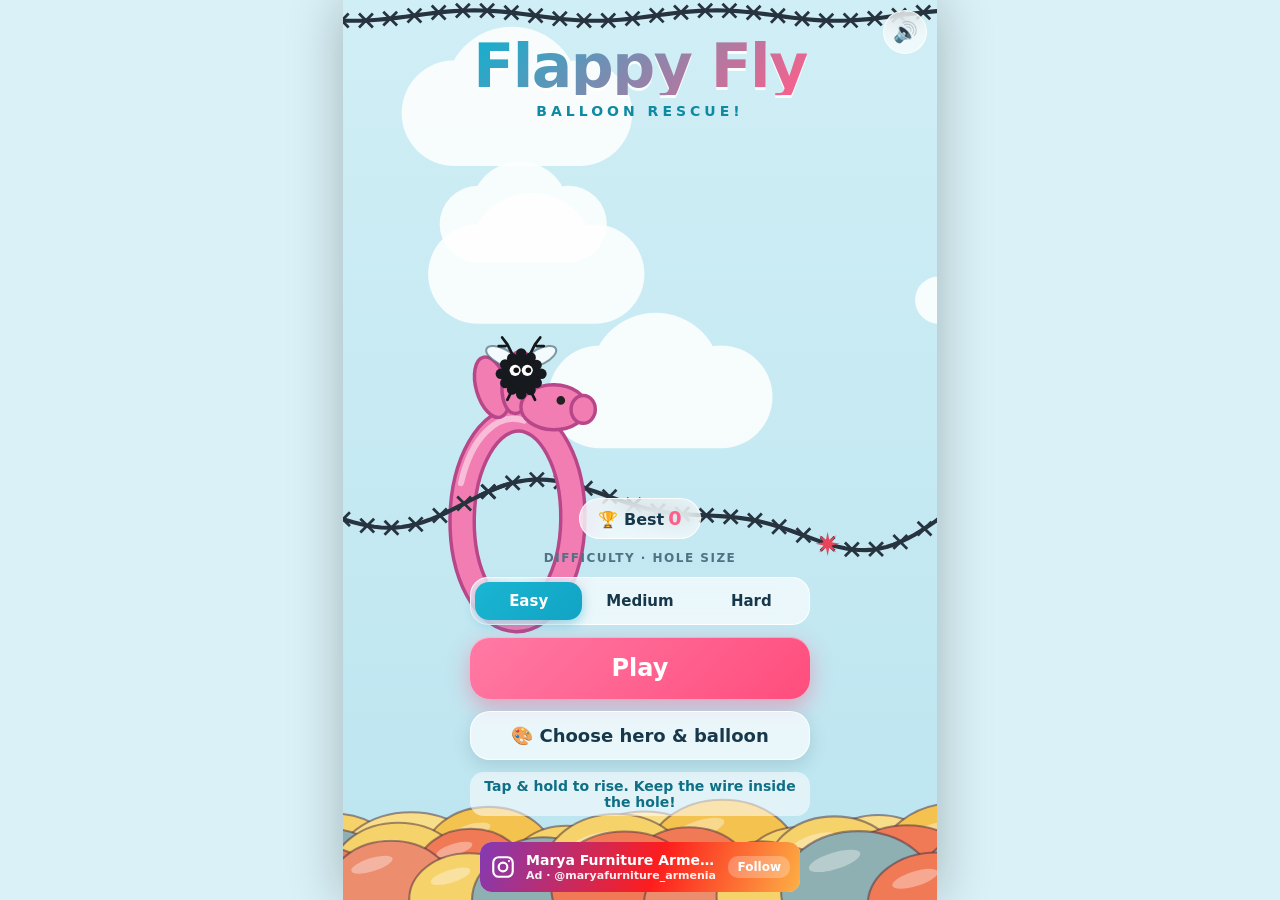
==== index.html @ a9bc4c0d "Add files via upload" ====
<!DOCTYPE html>
<html lang="en">
<head>
<meta charset="utf-8">
<meta name="viewport" content="width=device-width, initial-scale=1, viewport-fit=cover, user-scalable=no">
<meta name="theme-color" content="#12a3c4">
<link rel="manifest" href="manifest.json">
<link rel="icon" href="icon-192.png">
<link rel="apple-touch-icon" href="apple-touch-icon.png">
<meta name="mobile-web-app-capable" content="yes">
<meta name="apple-mobile-web-app-capable" content="yes">
<meta name="apple-mobile-web-app-title" content="Flappy Fly">
<meta name="apple-mobile-web-app-status-bar-style" content="black-translucent">
<title>Flappy Fly: Balloon Rescue!</title>
<style>
:root{--bg:#d9f1f7;--glass:rgba(255,255,255,.66);--bd:rgba(255,255,255,.85);--ink:#17384a;--mut:#4f7285;--cc:rgba(255,255,255,.6);--acc:#ff5e8a;box-sizing:border-box;padding-top:env(safe-area-inset-top,0px);padding-bottom:env(safe-area-inset-bottom,0px)}
@media (prefers-color-scheme:dark){:root:not([data-theme="light"]){--bg:#101a33;--glass:rgba(24,34,66,.72);--bd:rgba(255,255,255,.16);--ink:#eaf4ff;--mut:#9db4d4;--cc:rgba(255,255,255,.08)}}
:root[data-theme="dark"]{--bg:#101a33;--glass:rgba(24,34,66,.72);--bd:rgba(255,255,255,.16);--ink:#eaf4ff;--mut:#9db4d4;--cc:rgba(255,255,255,.08)}
html,body{height:100%;margin:0;overflow:hidden;background:var(--bg);font-family:system-ui,"Segoe UI",Roboto,"Helvetica Neue",sans-serif;-webkit-user-select:none;user-select:none;-webkit-tap-highlight-color:transparent;touch-action:none}
#wrap{height:100%;display:flex;justify-content:center}
#stage{position:relative;height:100%;width:100%;overflow:hidden;box-shadow:0 0 50px rgba(0,0,0,.25)}
#cv{display:block;width:100%;height:100%}
.ov{position:absolute;inset:0;display:none;flex-direction:column;align-items:center;padding:24px 18px 84px;color:var(--ink);overflow:auto;touch-action:pan-y}
.ov.show{display:flex;animation:in .35s ease both}
@keyframes in{from{opacity:0;transform:translateY(16px)}to{opacity:1;transform:none}}
#menu{justify-content:space-between}
.ov>.card{margin:auto}
.card{background:var(--glass);-webkit-backdrop-filter:blur(18px);backdrop-filter:blur(18px);border:1px solid var(--bd);border-radius:28px;padding:18px;box-shadow:0 20px 50px rgba(20,60,90,.22);width:100%;max-width:340px;box-sizing:border-box}
h1{margin:14px 0 0;text-align:center;font-size:clamp(40px,12vw,60px);font-weight:900;line-height:.95;letter-spacing:-1.5px;background:linear-gradient(135deg,#12b0cf,#ff5e8a);-webkit-background-clip:text;background-clip:text;color:transparent;filter:drop-shadow(0 3px 0 rgba(255,255,255,.85))}
.sub{margin:8px 0 0;text-align:center;font-weight:800;letter-spacing:4px;text-transform:uppercase;font-size:14px;color:#0e8aa3}
.bot{width:100%;max-width:340px;display:flex;flex-direction:column;gap:12px;align-items:center}
.chip{background:var(--glass);border:1px solid var(--bd);border-radius:30px;padding:8px 18px;font-weight:700;-webkit-backdrop-filter:blur(12px);backdrop-filter:blur(12px)}
.chip b{color:var(--acc);font-size:1.2em;margin-left:4px}
.seg{display:flex;width:100%;gap:4px;padding:4px;box-sizing:border-box;background:var(--glass);border:1px solid var(--bd);border-radius:18px;-webkit-backdrop-filter:blur(12px);backdrop-filter:blur(12px)}
.seg button{flex:1;font:inherit;font-weight:800;font-size:15px;padding:10px 4px;border:0;border-radius:14px;background:transparent;color:var(--ink);cursor:pointer;transition:.15s}
.seg button.sel{background:linear-gradient(135deg,#19b6d2,#12a3c4);color:#fff;box-shadow:0 4px 12px rgba(18,163,196,.4)}
.tip{margin:0;font-size:14px;font-weight:600;text-align:center;color:#0e6f85;background:rgba(255,255,255,.55);padding:6px 12px;border-radius:14px}
.btn{font:inherit;font-weight:800;font-size:18px;border:0;border-radius:20px;padding:14px 20px;color:#fff;cursor:pointer;background:linear-gradient(135deg,#ff7aa5,#ff4d7d);box-shadow:0 8px 22px rgba(255,77,125,.42),inset 0 1px 0 rgba(255,255,255,.45);transition:transform .12s}
.btn:active{transform:scale(.96)}
.btn:focus-visible,.cc:focus-visible,.sw:focus-visible{outline:3px solid #ffd84d;outline-offset:2px}
.btn.g{background:var(--glass);color:var(--ink);border:1px solid var(--bd);box-shadow:0 6px 18px rgba(20,60,90,.15)}
.btn.big{width:100%;font-size:24px;padding:17px}
.row{display:flex;gap:10px;width:100%}.row .btn{flex:1;font-size:16px}
h2{margin:0 0 10px;text-align:center;font-size:24px;font-weight:900}
#pv{width:100%;display:block;border-radius:18px}
#pvn{text-align:center;font-weight:800;margin:8px 0 2px;color:var(--acc)}
.lbl{font-size:12px;font-weight:800;letter-spacing:1.5px;text-transform:uppercase;color:var(--mut);margin:8px 0 4px}
#chars{display:grid;grid-template-columns:repeat(3,1fr);gap:8px}
.cc{border:2px solid transparent;background:var(--cc);border-radius:16px;padding:6px 2px 4px;cursor:pointer;font:inherit;font-weight:700;font-size:12px;color:var(--ink);display:flex;flex-direction:column;align-items:center;gap:2px;transition:.15s}
.cc canvas{width:58px;height:58px}
.cc.sel{border-color:var(--acc);background:rgba(255,94,138,.18);transform:translateY(-2px)}
#cols{display:flex;gap:6px;justify-content:space-between;margin:6px 0 14px}
.sw{width:34px;height:34px;border-radius:50%;border:3px solid #fff;box-shadow:0 2px 8px rgba(0,0,0,.25);cursor:pointer;padding:0;transition:.15s}
.sw.sel{transform:scale(1.18);box-shadow:0 0 0 3px var(--acc),0 4px 10px rgba(0,0,0,.25)}
.ctr{text-align:center;display:flex;flex-direction:column;gap:12px;align-items:center}
#oTitle{font-size:38px;font-weight:900;color:var(--acc)}
#new{display:none;background:linear-gradient(135deg,#ffd84d,#ffab2e);color:#5a3a00;padding:4px 14px;border-radius:20px;font-weight:800;font-size:14px}
.tiles{display:flex;gap:10px;width:100%}.tiles div{flex:1;background:var(--cc);border-radius:18px;padding:10px;display:flex;flex-direction:column}
.tiles span{font-size:12px;font-weight:800;letter-spacing:1px;text-transform:uppercase;color:var(--mut)}
.tiles b{font-size:34px;font-weight:900}
#ad{position:absolute;left:50%;bottom:8px;transform:translateX(-50%);width:min(320px,calc(100% - 16px));height:50px;z-index:4;display:flex;align-items:center;justify-content:center;overflow:hidden;box-sizing:border-box;border:1px dashed var(--bd);border-radius:12px;background:var(--glass);color:var(--mut);font-size:12px;font-weight:700;letter-spacing:1px;text-transform:uppercase}
#ad{border:0}
#ad a{position:absolute;left:0;top:0;transition:transform .6s ease;display:flex;align-items:center;gap:10px;width:100%;height:100%;padding:0 10px;box-sizing:border-box;color:#fff;text-decoration:none;background:linear-gradient(110deg,#833ab4,#fd1d1d 55%,#fcb045)}
#ad svg{flex:none}#ad span{min-width:0}
#ad b{display:block;font-size:14px;letter-spacing:0;text-transform:none;line-height:1.15;white-space:nowrap;overflow:hidden;text-overflow:ellipsis}
#ad small{display:block;font-size:11px;letter-spacing:0;text-transform:none;opacity:.92}
#ad i{margin-left:auto;flex:none;font-style:normal;background:rgba(255,255,255,.25);border-radius:10px;padding:4px 9px;font-size:12px;letter-spacing:0;text-transform:none}
#snd{position:absolute;top:10px;right:10px;z-index:5;width:44px;height:44px;border-radius:50%;border:1px solid var(--bd);font-size:20px;background:var(--glass);-webkit-backdrop-filter:blur(10px);backdrop-filter:blur(10px);cursor:pointer}
</style>
</head>
<body>
<div id="wrap"><div id="stage">
<canvas id="cv"></canvas>
<button id="snd" aria-label="Toggle sound">🔊</button>
<!-- AD SLOT: standard 320x50 mobile banner. When you host this game on your own site, paste your ad network code inside #ad. -->
<div id="ad" role="complementary" aria-label="Advertisement"><a href="https://www.instagram.com/maryafurniture_armenia/" target="_blank" rel="noopener noreferrer sponsored" aria-label="Ad: Marya Furniture Armenia on Instagram"><svg width="26" height="26" viewBox="0 0 24 24" fill="none" stroke="#fff" stroke-width="2"><rect x="3" y="3" width="18" height="18" rx="5"/><circle cx="12" cy="12" r="4"/><circle cx="17.5" cy="6.5" r="1" fill="#fff" stroke="none"/></svg><span><b>Marya Furniture Armenia</b><small>Ad · @maryafurniture_armenia</small></span><i>Follow</i></a></div>
<div id="menu" class="ov show">
  <div><h1>Flappy Fly</h1><p class="sub">Balloon Rescue!</p></div>
  <div class="bot">
    <div class="chip">🏆 Best<b id="mBest">0</b></div>
    <div class="lbl" style="margin:0;text-align:center">Difficulty · hole size</div><div class="seg" id="seg"></div>
    <button class="btn big" id="play">Play</button>
    <button class="btn g big" id="custBtn" style="font-size:18px;padding:13px">🎨 Choose hero &amp; balloon</button>
    <button class="btn g big" id="inst" style="display:none;font-size:18px;padding:13px">📲 Install app</button>
    <p class="tip" id="insthint" style="display:none">To install: tap Share, then Add to Home Screen.</p>
    <p class="tip">Tap &amp; hold to rise. Keep the wire inside the hole!</p>
  </div>
</div>
<div id="cust" class="ov"><div class="card">
  <h2>Choose your hero</h2>
  <canvas id="pv" width="480" height="400"></canvas>
  <div id="pvn"></div>
  <div class="lbl">Character</div><div id="chars"></div>
  <div class="lbl">Balloon color</div><div id="cols"></div>
  <button class="btn big" id="done">Done</button>
</div></div>
<div id="over" class="ov"><div class="card ctr">
  <div id="oTitle">Pop!</div><div id="new">★ New best!</div>
  <div class="tiles"><div><span>Score</span><b id="oScore">0</b></div><div><span>Best</span><b id="oBest">0</b></div></div>
  <button class="btn big" id="again">Restart</button>
  <div class="row"><button class="btn g" id="home">Main Menu</button><button class="btn g" id="custBtn2">🎨 Hero</button></div>
</div></div>
</div></div>
<script>
(function(){
const TAU=6.2832,H=520,groundY=H-44,ceilY=18,FR=11;let BR=66,OFF=84,dk=1;
let W=300,scale=1,dpr=1;
const $=id=>document.getElementById(id),cv=$('cv'),ctx=cv.getContext('2d'),stage=$('stage'),wrap=$('wrap'),pc=$('pv').getContext('2d'),custEl=$('cust');
const ls={g(k,d){try{const v=localStorage.getItem(k);return v===null?d:v}catch(e){return d}},s(k,v){try{localStorage.setItem(k,v)}catch(e){}}};
const DIFFS=[['Easy',1],['Medium',.78],['Hard',.62]];
const CH=[['fly','Buzz'],['mosq','Zee'],['bee','Honey'],['lady','Dot'],['butt','Flutter'],['ghost','Boo']];
const BC=[['#f27db3','#b8478a'],['#ff5a5f','#b3262c'],['#ff9f43','#c26a12'],['#ffd43b','#b08c00'],['#4cd97b','#1f8f4a'],['#4dabf7','#1e6fb5'],['#a78bfa','#6d45c9']];
let diffIdx=Math.max(0,Math.min(2,+ls.g('ff_diff',0)||0)),best=0,charId=ls.g('ff_char','fly'),colIdx=+ls.g('ff_col',0)||0;
if(!CH.some(c=>c[0]===charId))charId='fly';if(!(colIdx>=0&&colIdx<BC.length))colIdx=0;setDiff(diffIdx);
$('mBest').textContent=best;

/* ---------- audio ---------- */
let ac=null,muted=false;
function audio(){if(!ac){try{ac=new(window.AudioContext||window.webkitAudioContext)()}catch(e){}}if(ac&&ac.state==='suspended')ac.resume()}
function tone(f1,f2,dur,type,vol,delay){if(!ac||muted)return;const t=ac.currentTime+(delay||0),o=ac.createOscillator(),g=ac.createGain();o.type=type||'sine';o.frequency.setValueAtTime(f1,t);o.frequency.exponentialRampToValueAtTime(f2,t+dur);g.gain.setValueAtTime(vol||.12,t);g.gain.exponentialRampToValueAtTime(.001,t+dur);o.connect(g);g.connect(ac.destination);o.start(t);o.stop(t+dur+.03)}
function noise(dur,vol){if(!ac||muted)return;const n=ac.sampleRate*dur,b=ac.createBuffer(1,n,ac.sampleRate),d=b.getChannelData(0);for(let i=0;i<n;i++)d[i]=(Math.random()*2-1)*(1-i/n);const s=ac.createBufferSource(),g=ac.createGain();s.buffer=b;g.gain.value=vol;s.connect(g);g.connect(ac.destination);s.start()}
const sfx={flap(){tone(380,640,.09,'triangle',.11)},score(){tone(660,660,.09,'square',.06);tone(990,990,.16,'square',.06,.09)},perfect(){tone(880,880,.08,'square',.06);tone(1175,1175,.08,'square',.06,.08);tone(1568,1568,.18,'square',.06,.16)},near(){tone(900,1500,.14,'sine',.1,.02)},hit(){noise(.25,.25);tone(320,50,.45,'sawtooth',.18)},click(){tone(500,700,.07,'triangle',.1)}};
$('snd').addEventListener('pointerdown',e=>e.stopPropagation());
$('snd').addEventListener('click',()=>{audio();muted=!muted;$('snd').textContent=muted?'🔇':'🔊'});

/* ---------- characters ---------- */
function drawChar(c,id,w,vy,dead){
  const look=Math.max(-1,Math.min(1.5,vy/250));
  const E=(x,y,r,col)=>{if(dead){c.strokeStyle=col||'#222';c.lineWidth=1.5;c.beginPath();c.moveTo(x-r,y-r);c.lineTo(x+r,y+r);c.moveTo(x+r,y-r);c.lineTo(x-r,y+r);c.stroke()}else{c.fillStyle='#fff';c.beginPath();c.arc(x,y,r,0,TAU);c.fill();c.fillStyle='#111';c.beginPath();c.arc(x+r*.2,y+look*r*.3,r*.5,0,TAU);c.fill()}};
  const WG=(fill,rx,ry,y0)=>{c.fillStyle=fill;c.strokeStyle='rgba(60,90,110,.6)';c.lineWidth=1.2;for(const s of[-1,1]){c.save();c.translate(s*3,y0);c.rotate(s*(.7+w*.6));c.beginPath();c.ellipse(0,-ry*.9,rx,ry,0,0,TAU);c.fill();c.stroke();c.restore()}};
  const L=(col,lw,pts)=>{c.strokeStyle=col;c.lineWidth=lw;c.lineCap='round';c.beginPath();for(const p of pts){c.moveTo(p[0],p[1]);for(let i=2;i<p.length;i+=2)c.lineTo(p[i],p[i+1])}c.stroke();c.lineCap='butt'};
  const O=(x,y,rx,ry,f,rot)=>{c.fillStyle=f;c.beginPath();c.ellipse(x,y,rx,ry,rot||0,0,TAU);c.fill()};
  if(id==='fly'){
    WG('rgba(255,255,255,.8)',4.5,10,-6);
    L('#14181c',1.6,[[-4,-9,-8,-17,-11,-21],[-9,-16,-13,-16],[4,-9,8,-17,11,-21],[9,-16,13,-16],[-5,9,-8,15],[5,9,8,15]]);
    O(0,0,11.5,11.5,'#16191d');for(let i=0;i<12;i++){const a=i*.5236,r=11+Math.sin(w*3+i*2)*.8;c.beginPath();c.arc(Math.cos(a)*r,Math.sin(a)*r,3,0,TAU);c.fill()}
    E(-3.5,-2,3.2,'#fff');E(3.5,-2,3.2,'#fff');
  }else if(id==='mosq'){
    WG('rgba(220,240,255,.65)',3.2,13,-4);
    L('#3d4048',1.2,[[-3,6,-8,12,-10,20],[0,7,-2,14,-3,22],[3,6,5,13,8,21]]);
    O(-10,3,10,4.5,'#7a7f8a',.35);L('#eef0f5',1.5,[[-14,-1,-13,7],[-9,0,-8,8],[-4,1,-3,8]]);
    O(2,0,8,6.5,'#5b606b');O(10,-1,4.8,4.8,'#3d4048');
    L('#2b2d33',1.5,[[13,0,26,7]]);L('#2b2d33',1,[[10,-5,12,-12],[12,-4,16,-11]]);E(11,-2,2.4,'#fff');
  }else if(id==='bee'){
    WG('rgba(255,255,255,.75)',5,11,-7);
    c.save();c.beginPath();c.ellipse(0,0,13,10,0,0,TAU);c.clip();c.fillStyle='#ffcf33';c.fillRect(-14,-11,28,22);c.fillStyle='#2b2118';c.fillRect(-8,-11,4,22);c.fillRect(0,-11,4,22);c.restore();
    c.strokeStyle='#2b2118';c.lineWidth=1.5;c.beginPath();c.ellipse(0,0,13,10,0,0,TAU);c.stroke();
    c.fillStyle='#2b2118';c.beginPath();c.moveTo(-12,-2);c.lineTo(-19,0);c.lineTo(-12,2);c.fill();
    O(11,-2,6,6,'#2b2118');L('#2b2118',1.3,[[10,-7,8,-13],[13,-6,16,-12]]);E(12,-3,2.6,'#fff');
  }else if(id==='lady'){
    WG('rgba(255,255,255,.7)',4,9,-6);
    L('#222',1.5,[[-5,9,-7,15],[0,10,0,16],[5,9,7,15]]);
    O(11,-1,6,6,'#222');O(0,0,12,11.5,'#e63946');L('#222',1.4,[[0,-11,0,11]]);
    c.fillStyle='#222';for(const p of[[-6,-4],[-6,5],[5,-5],[5,5]]){c.beginPath();c.arc(p[0],p[1],2.3,0,TAU);c.fill()}
    L('#222',1.2,[[11,-6,14,-12]]);E(12,-2,2.2,'#fff');
  }else if(id==='butt'){
    for(const s of[-1,1]){c.save();c.translate(0,-2);c.rotate(s*(.35+Math.abs(w)*.5));c.fillStyle='#ff9a3c';c.strokeStyle='#7a3b00';c.lineWidth=1.3;
      c.beginPath();c.ellipse(s*11,-5,11,14,s*.4,0,TAU);c.fill();c.stroke();
      c.fillStyle='#ffd166';c.beginPath();c.ellipse(s*9,8,7,8,-s*.3,0,TAU);c.fill();c.stroke();
      c.fillStyle='rgba(255,255,255,.85)';c.beginPath();c.arc(s*12,-8,3,0,TAU);c.fill();c.restore()}
    O(0,1,3.5,11,'#3a2a3a');O(0,-9,4,4,'#3a2a3a');L('#3a2a3a',1.2,[[-2,-12,-6,-20],[2,-12,6,-20]]);E(0,-9,2.2,'#fff');
  }else{
    c.fillStyle='#f4f7ff';c.strokeStyle='#b4c0e6';c.lineWidth=1.5;c.beginPath();c.moveTo(-12,11);c.lineTo(-12,-1);c.arc(0,-1,12,Math.PI,0);c.lineTo(12,11);
    c.quadraticCurveTo(8,17,4,11);c.quadraticCurveTo(0,17,-4,11);c.quadraticCurveTo(-8,17,-12,11);c.closePath();c.fill();c.stroke();
    L('#b4c0e6',2,[[-12,3,-19,-3+w*5],[12,3,19,-3-w*5]]);
    O(-8,2,2.5,1.8,'rgba(255,130,170,.5)');O(8,2,2.5,1.8,'rgba(255,130,170,.5)');E(-4,-3,2.8);E(4,-3,2.8);
  }
}
function drawRing(c,ci){c.save();c.scale(dk,dk);
  const m=BC[ci][0],d=BC[ci][1];c.lineCap='round';
  c.strokeStyle=d;c.lineWidth=16;c.beginPath();c.ellipse(0,0,32,58,0,0,TAU);c.stroke();
  c.strokeStyle=m;c.lineWidth=12;c.beginPath();c.ellipse(0,0,32,58,0,0,TAU);c.stroke();
  c.strokeStyle='rgba(255,255,255,.5)';c.lineWidth=3.5;c.beginPath();c.ellipse(-3,0,32,58,0,3.5,4.9);c.stroke();
  c.fillStyle=m;c.strokeStyle=d;c.lineWidth=2;
  [[-16,-76,9,18,-.3],[-1,-79,9,18,.1],[20,-65,19,13,0],[37,-64,7,8,0]].forEach(e=>{c.beginPath();c.ellipse(e[0],e[1],e[2],e[3],e[4],0,TAU);c.fill();c.stroke()});
  c.fillStyle='#222';c.beginPath();c.arc(24,-69,2.5,0,TAU);c.fill();c.lineCap='butt';c.restore();
}
function wireLine(c,x0,x1,yf,sc){
  c.lineJoin='round';c.strokeStyle='#27333f';c.lineWidth=2.4;c.beginPath();
  for(let x=x0;x<=x1+4;x+=4){const xx=Math.min(x,x1),y=yf(xx);if(x===x0)c.moveTo(xx,y);else c.lineTo(xx,y)}c.stroke();
  c.lineWidth=1.6;const o=sc%14;
  for(let x=Math.ceil((x0+o)/14)*14-o;x<=x1;x+=14){const y=yf(x);c.beginPath();c.moveTo(x-4,y-4);c.lineTo(x+4,y+4);c.moveTo(x-4,y+4);c.lineTo(x+4,y-4);c.stroke()}
}

/* ---------- state ---------- */
let state='menu',time=0,t=0,score=0,deadT=0,shake=0,bgX=0,popped=false,newBest=false,hold=false,lastVy=0,wireScroll=0,devMax=0;
const fly={x:0,y:0,vy:0,wing:0,flapT:0,rot:0},bal={x:0,y:0,sway:0,sv:0};
let parts=[],pops=[],clouds=[],nodes=[];
const skies=[[[208,238,245],[188,229,240]],[[255,140,130],[255,226,160]],[[100,90,200],[255,170,205]]];
let skyCur=JSON.parse(JSON.stringify(skies[0]));
function resize(){
  const ch=wrap.clientHeight,cw=Math.min(wrap.clientWidth,ch*0.66);
  stage.style.width=cw+'px';dpr=Math.min(window.devicePixelRatio||1,2);scale=ch/H;W=cw/scale;
  cv.width=Math.round(cw*dpr);cv.height=Math.round(ch*dpr);
  if(state==='menu'||state==='ready')fly.x=W*0.3;
  if(!clouds.length)for(let i=0;i<6;i++)clouds.push({x:Math.random()*500,y:30+Math.random()*240,s:.6+Math.random()*.8,v:6+Math.random()*10});
}
window.addEventListener('resize',resize);
function initNodes(){const hy=fly.y+OFF,o=[0,0,-18,14,-22,10,-12,8],a=[];for(let i=0;i<o.length;i++)a.push({x:-140+i*140,y:hy+o[i],s:i>=3});return a}
function reset(){
  fly.x=W*0.3;fly.y=H*.42;fly.vy=0;fly.rot=0;fly.flapT=0;lastVy=0;bal.sway=bal.sv=0;bal.x=fly.x-3;bal.y=fly.y+OFF;
  parts=[];pops=[];score=0;t=0;popped=false;newBest=false;shake=0;deadT=0;wireScroll=0;devMax=0;hold=false;nodes=initNodes();
}
const speedNow=()=>120+Math.min(score*3.5,100);
const holeTol=()=>(56-Math.min(score*.3,10))*dk;
function fillNodes(){let l=nodes[nodes.length-1];const dm=50+Math.min(score*3.5,80);
  while(l.x<W+220){const d=dm*(.4+.6*Math.random())*(Math.random()<.5?-1:1);let y=l.y+d;if(y<190||y>groundY-130)y=l.y-d;y=Math.max(190,Math.min(groundY-130,y));l={x:l.x+140,y,s:true};nodes.push(l)}}
function wireBase(x){for(let i=0;i<nodes.length-1;i++){const a=nodes[i],b=nodes[i+1];if(x<b.x){const q=Math.max(0,(x-a.x)/(b.x-a.x));return a.y+(b.y-a.y)*(1-Math.cos(Math.PI*q))/2}}return nodes[nodes.length-1].y}
function wireY(x){return wireBase(x)+Math.sin((x+wireScroll)*.045)*7}
function burst(x,y,n,cols,sp,type){for(let i=0;i<n;i++){const a=Math.random()*TAU,s=(.3+Math.random())*sp;parts.push({x,y,vx:Math.cos(a)*s,vy:Math.sin(a)*s,life:0,max:.5+Math.random()*.6,size:3+Math.random()*5,c:cols[i%cols.length],type:type||'spark',rot:Math.random()*6})}}
function popup(txt,x,y,c){pops.push({txt,x,y,life:0,c})}

/* ---------- input ---------- */
function press(){
  audio();
  if(state==='ready')state='play';
  if(state!=='play')return;
  hold=true;fly.vy=Math.min(fly.vy,-170);fly.flapT=.25;sfx.flap();burst(fly.x-4,fly.y+12,3,['#ffffff'],40,'puff');
}
function release(){hold=false}
stage.addEventListener('pointerdown',e=>{if(e.target.closest('button,#ad'))return;if(state==='ready'||state==='play'){e.preventDefault();press()}});
window.addEventListener('pointerup',release);window.addEventListener('pointercancel',release);window.addEventListener('blur',release);
window.addEventListener('keydown',e=>{if((e.code==='Space'||e.code==='ArrowUp')&&e.target.tagName!=='BUTTON'){e.preventDefault();if(!e.repeat)press()}});
window.addEventListener('keyup',e=>{if(e.code==='Space'||e.code==='ArrowUp')release()});

function die(pop){
  if(state!=='play')return;
  state='dead';deadT=0;hold=false;shake=14;sfx.hit();
  if(navigator.vibrate)try{navigator.vibrate(60)}catch(e){}
  if(pop){popped=true;burst(bal.x,bal.y,28,[BC[colIdx][0],BC[colIdx][1],'#ffffff','#ffd84d'],260,'conf')}
  burst(fly.x,fly.y,12,['#ffd84d','#ffffff'],200,'spark');
  if(score>best){best=score;newBest=true;ls.s(diffIdx?'flappyfly_best_'+diffIdx:'flappyfly_best',best)}
  fly.vy=-200;
}

/* ---------- update ---------- */
function updWire(dt){
  const sp=speedNow();wireScroll+=sp*dt;
  for(const n of nodes)n.x-=sp*dt;
  while(nodes.length>2&&nodes[1].x<-10)nodes.shift();
  fillNodes();
  for(const n of nodes)if(n.s&&!n.p&&n.x<fly.x){
    n.p=1;const perfect=devMax<.4;score+=perfect?2:1;
    if(perfect){sfx.perfect();popup('Perfect! +2',W/2,H*.3,'#4cd97b')}else sfx.score();
    burst(n.x,n.y,10,['#ffd84d','#ffffff','#ff9ad5'],170,'spark');
    if(devMax>.85){sfx.near();popup('Close call!',W/2,H*.38,'#ff8a4d');shake=Math.max(shake,4)}
    devMax=0}
  const dev=Math.abs(wireY(bal.x)-bal.y),tol=holeTol()+Math.max(0,2-t)*16;
  devMax=Math.max(devMax,dev/tol);
  if(dev>tol)die(true);
}
function update(dt){
  time+=dt;
  clouds.forEach(c=>{c.x-=c.v*dt;if(c.x<-120)c.x=W+120});
  const ti=Math.floor(score/10)%3;
  for(let k=0;k<2;k++)for(let j=0;j<3;j++)skyCur[k][j]+=(skies[ti][k][j]-skyCur[k][j])*Math.min(1,dt*1.5);
  if(state==='menu'||state==='ready'){bgX+=25*dt;fly.y=H*.42+Math.sin(time*3)*8;fly.vy=Math.cos(time*3)*24;fly.rot=0;nodes=initNodes()}
  if(state==='play'){
    t+=dt;bgX+=speedNow()*dt;
    fly.vy+=(900-(hold?1800:0))*dt;fly.vy=Math.max(-300,Math.min(380,fly.vy));fly.y+=fly.vy*dt;
    fly.rot=Math.max(-.3,Math.min(.5,fly.vy/900));
    updWire(dt);
    if(state==='play'){if(bal.y+BR>groundY)die(true);else if(fly.y-FR<ceilY)die(false)}
  }
  if(state==='dead'){
    deadT+=dt;fly.vy=Math.min(fly.vy+1500*dt,720);fly.y+=fly.vy*dt;
    if(fly.y>groundY-FR){fly.y=groundY-FR;fly.vy=0}else fly.rot+=dt*6;
    if(!popped)bal.y-=120*dt;
    if(deadT>.95)showOver();
  }
  if(state!=='dead'){
    const ay=Math.max(-3000,Math.min(3000,(fly.vy-lastVy)/Math.max(dt,.001)));lastVy=fly.vy;
    bal.sv+=(-bal.sway*140-bal.sv*9-ay*.012)*dt;bal.sway=Math.max(-8,Math.min(8,bal.sway+bal.sv*dt));
    bal.x=fly.x-3+Math.sin(time*2.2)*1.5;bal.y=fly.y+OFF+bal.sway;
  }
  for(const p of parts){p.life+=dt;p.x+=p.vx*dt;p.y+=p.vy*dt;if(p.type==='conf')p.vy+=500*dt;p.vx*=.985;p.rot+=dt*8}
  parts=parts.filter(p=>p.life<p.max);
  for(const p of pops){p.life+=dt;p.y-=40*dt}
  pops=pops.filter(p=>p.life<1);
  fly.flapT=Math.max(0,fly.flapT-dt);
  fly.wing+=dt*((hold||fly.flapT>0)?70:(state==='dead'?8:30));
  shake=Math.max(0,shake-dt*30);
}

/* ---------- drawing ---------- */
const rgb=a=>`rgb(${a[0]|0},${a[1]|0},${a[2]|0})`;
function pile(sp,y,cols,r,seed){const step=r*1.5,sh=bgX*sp,base=Math.floor(sh/step),fr=sh-base*step;
  for(let n=-2;n<W/step+3;n++){const m=n+base,rr=r*(1+.15*Math.sin(m*1.7+seed)),cx=n*step-fr,col=cols[((m%cols.length)+cols.length)%cols.length],yy=y+Math.sin(m*2.3+seed)*5;
    ctx.fillStyle=col;ctx.strokeStyle='rgba(70,45,60,.5)';ctx.lineWidth=1.2;ctx.beginPath();ctx.ellipse(cx,yy,rr*1.3,rr,0,0,TAU);ctx.fill();ctx.stroke();
    ctx.fillStyle='rgba(255,255,255,.35)';ctx.beginPath();ctx.ellipse(cx-rr*.4,yy-rr*.5,rr*.45,rr*.14,-.3,0,TAU);ctx.fill()}}
function drawBG(){
  const g=ctx.createLinearGradient(0,0,0,H);g.addColorStop(0,rgb(skyCur[0]));g.addColorStop(1,rgb(skyCur[1]));
  ctx.fillStyle=g;ctx.fillRect(-20,-20,W+40,H+40);
  ctx.fillStyle='rgba(255,255,255,.85)';
  for(const c of clouds){ctx.save();ctx.translate(c.x,c.y);ctx.scale(c.s,c.s);ctx.beginPath();ctx.arc(0,0,22,0,TAU);ctx.arc(24,-8,28,0,TAU);ctx.arc(52,0,22,0,TAU);ctx.rect(0,0,52,22);ctx.fill();ctx.restore()}
  pile(.2,groundY+24,['#f6d26b','#f9de8a','#f3c24f'],30,0);pile(.35,groundY+30,['#8fb0b2','#f6d26b','#f07a55'],28,1);
}
function drawWire(){
  wireLine(ctx,-6,W+6,wireY,wireScroll);
  ctx.fillStyle='#e8445a';
  for(const n of nodes)if(n.s&&n.x>-10&&n.x<W+10){const y=wireY(n.x);ctx.beginPath();for(let i=0;i<16;i++){const r=i%2?2.5:7,a=i*.3927;ctx.lineTo(n.x+Math.cos(a)*r,y+Math.sin(a)*r)}ctx.fill()}
}
function drawEdges(){
  pile(.6,groundY+42,['#f07a55','#ec8d6e','#f6d26b','#8fb0b2'],30,2);
  wireLine(ctx,-8,W+8,x=>9+Math.sin((x+bgX)*.045)*3,bgX);
}
function drawBalloon(){
  if(popped)return;
  ctx.save();ctx.translate(bal.x,bal.y);ctx.rotate(bal.sway*.012+Math.sin(time*2)*.02);drawRing(ctx,colIdx);ctx.restore();
  wireLine(ctx,bal.x-44*dk,bal.x-4,wireY,wireScroll);
}
function drawFly(){
  ctx.save();ctx.translate(fly.x,fly.y);ctx.rotate(fly.rot*.5);drawChar(ctx,charId,Math.sin(fly.wing),fly.vy,state==='dead');ctx.restore();
}
function drawParts(){
  for(const p of parts){const a=1-p.life/p.max;ctx.globalAlpha=a;ctx.fillStyle=p.c;
    if(p.type==='puff'){ctx.beginPath();ctx.arc(p.x,p.y,p.size*(1+p.life*2),0,TAU);ctx.fill()}
    else if(p.type==='conf'){ctx.save();ctx.translate(p.x,p.y);ctx.rotate(p.rot);ctx.fillRect(-3,-2,7,4);ctx.restore()}
    else{ctx.save();ctx.translate(p.x,p.y);ctx.rotate(p.rot);ctx.beginPath();for(let i=0;i<8;i++){const r=i%2?p.size*.4:p.size;ctx.lineTo(Math.cos(i*.785)*r,Math.sin(i*.785)*r)}ctx.fill();ctx.restore()}}
  ctx.globalAlpha=1;ctx.textAlign='center';ctx.font='800 20px system-ui,sans-serif';ctx.lineWidth=4;ctx.strokeStyle='#17384a';ctx.lineJoin='round';
  for(const p of pops){ctx.globalAlpha=1-p.life;ctx.strokeText(p.txt,p.x,p.y);ctx.fillStyle=p.c;ctx.fillText(p.txt,p.x,p.y)}
  ctx.globalAlpha=1;
}
function drawHUD(){
  if(state==='play'||state==='dead'||state==='ready'){
    ctx.textAlign='center';ctx.font='900 56px system-ui,sans-serif';ctx.lineWidth=7;ctx.strokeStyle='#fff';ctx.lineJoin='round';
    ctx.strokeText(score,W/2,90);ctx.fillStyle='#12a3c4';ctx.fillText(score,W/2,90);
  }
  if(state==='ready'){
    const s=1+Math.sin(time*6)*.05;ctx.save();ctx.translate(W/2,H*.78);ctx.scale(s,s);
    ctx.font='900 24px system-ui,sans-serif';ctx.lineWidth=6;ctx.strokeStyle='#fff';ctx.strokeText('Tap & hold to rise!',0,0);ctx.fillStyle='#ff4d7d';ctx.fillText('Tap & hold to rise!',0,0);ctx.restore();
  }
}
function render(){
  ctx.setTransform(dpr*scale,0,0,dpr*scale,0,0);
  ctx.save();if(shake>0)ctx.translate((Math.random()-.5)*shake,(Math.random()-.5)*shake);
  drawBG();drawWire();drawEdges();drawBalloon();drawFly();drawParts();
  ctx.restore();drawHUD();
}
function drawPreview(){
  const c=pc;c.setTransform(2,0,0,2,0,0);
  const g=c.createLinearGradient(0,0,0,200);g.addColorStop(0,'#bfe9f5');g.addColorStop(1,'#eaf8fc');c.fillStyle=g;c.fillRect(0,0,240,200);
  const yf=x=>136+Math.sin((x-120)*.03+time*2)*7;
  wireLine(c,0,240,yf,time*40);
  c.save();c.translate(120,136);c.scale(.85,.85);c.rotate(Math.sin(time*2)*.03);drawRing(c,colIdx);
  c.translate(0,-OFF);drawChar(c,charId,Math.sin(time*26),Math.cos(time*3)*60,false);c.restore();
  wireLine(c,120-36*dk,116,yf,time*40);
}

/* ---------- UI ---------- */
const cg=$('chars'),sw=$('cols');
function setDiff(i){diffIdx=i;dk=DIFFS[i][1];BR=66*dk;OFF=84*dk;ls.s('ff_diff',i);best=+ls.g(i?'flappyfly_best_'+i:'flappyfly_best',0)||0;const m=$('mBest');if(m)m.textContent=best;[...$('seg').children].forEach((b,k)=>b.classList.toggle('sel',k===i))}
DIFFS.forEach((d,i)=>{const b=document.createElement('button');b.textContent=d[0];$('seg').appendChild(b);b.addEventListener('click',()=>{audio();sfx.click();setDiff(i);reset()})});
setDiff(diffIdx);
function mark(){
  [...cg.children].forEach(b=>b.classList.toggle('sel',b.dataset.id===charId));
  [...sw.children].forEach((b,i)=>b.classList.toggle('sel',i===colIdx));
  $('pvn').textContent=CH.find(c=>c[0]===charId)[1];
}
CH.forEach(ch=>{
  const b=document.createElement('button');b.className='cc';b.dataset.id=ch[0];b.innerHTML='<canvas width="144" height="144"></canvas><span>'+ch[1]+'</span>';cg.appendChild(b);
  const c=b.firstChild.getContext('2d');c.scale(2,2);c.translate(36,38);c.scale(1.35,1.35);drawChar(c,ch[0],.3,0,false);
  b.addEventListener('click',()=>{audio();sfx.click();charId=ch[0];ls.s('ff_char',charId);mark()});
});
BC.forEach((col,i)=>{
  const b=document.createElement('button');b.className='sw';b.style.background='linear-gradient(135deg,'+col[0]+','+col[1]+')';b.setAttribute('aria-label','Balloon color '+(i+1));sw.appendChild(b);
  b.addEventListener('click',()=>{audio();sfx.click();colIdx=i;ls.s('ff_col',i);mark()});
});
mark();
function show(id){['menu','over','cust'].forEach(k=>$(k).classList.toggle('show',k===id))}
function showOver(){
  if(state==='over')return;state='over';
  $('oTitle').textContent=popped?'Pop!':'Ouch!';
  $('oScore').textContent=score;$('oBest').textContent=best;$('mBest').textContent=best;
  $('new').style.display=newBest?'inline-block':'none';show('over');
}
function startReady(){audio();sfx.click();reset();state='ready';show(null)}
function toMenu(id){audio();sfx.click();reset();state='menu';show(id)}
$('play').addEventListener('click',startReady);
$('again').addEventListener('click',startReady);
$('home').addEventListener('click',()=>toMenu('menu'));
$('custBtn').addEventListener('click',()=>{audio();sfx.click();show('cust')});
$('custBtn2').addEventListener('click',()=>toMenu('cust'));
$('done').addEventListener('click',()=>{audio();sfx.click();show('menu')});

const ads=[...document.querySelectorAll('#ad a')];let ai=0;
ads.forEach((a,i)=>{a.style.transform=i?'translateX(100%)':'none'});
if(ads.length>1)setInterval(()=>{const cur=ads[ai],nx=ads[(ai+1)%ads.length];nx.style.transition='none';nx.style.transform='translateX(100%)';void nx.offsetWidth;nx.style.transition='';cur.style.transform='translateX(-100%)';nx.style.transform='translateX(0)';ai=(ai+1)%ads.length},5000);
let last=performance.now();
function loop(now){
  const dt=Math.min((now-last)/1000,1/30);last=now;
  update(dt);render();if(custEl.classList.contains('show'))drawPreview();
  requestAnimationFrame(loop);
}
resize();reset();
requestAnimationFrame(loop);
})();
</script>
<script>if('serviceWorker' in navigator)window.addEventListener('load',function(){navigator.serviceWorker.register('sw.js').catch(function(){})});</script>
<script>
(function(){var done=false;try{done=localStorage.getItem('ff_inst')==='1'}catch(x){}var dip=null,b=document.getElementById('inst'),h=document.getElementById('insthint');
window.addEventListener('beforeinstallprompt',function(e){e.preventDefault();dip=e;if(!done)b.style.display='block'});
b.addEventListener('click',function(){if(!dip)return;dip.prompt();dip.userChoice.then(function(r){dip=null;b.style.display='none';if(r&&r.outcome==='accepted'){try{localStorage.setItem('ff_inst','1')}catch(x){}}},function(){})});
window.addEventListener('appinstalled',function(){b.style.display='none';try{localStorage.setItem('ff_inst','1')}catch(x){}});
var ios=/iphone|ipad|ipod/i.test(navigator.userAgent),sa=window.navigator.standalone||matchMedia('(display-mode: standalone)').matches;
if(sa){done=true;b.style.display='none';try{localStorage.setItem('ff_inst','1')}catch(x){}}if(ios&&!sa)h.style.display='block';})();
</script>
</body>
</html>
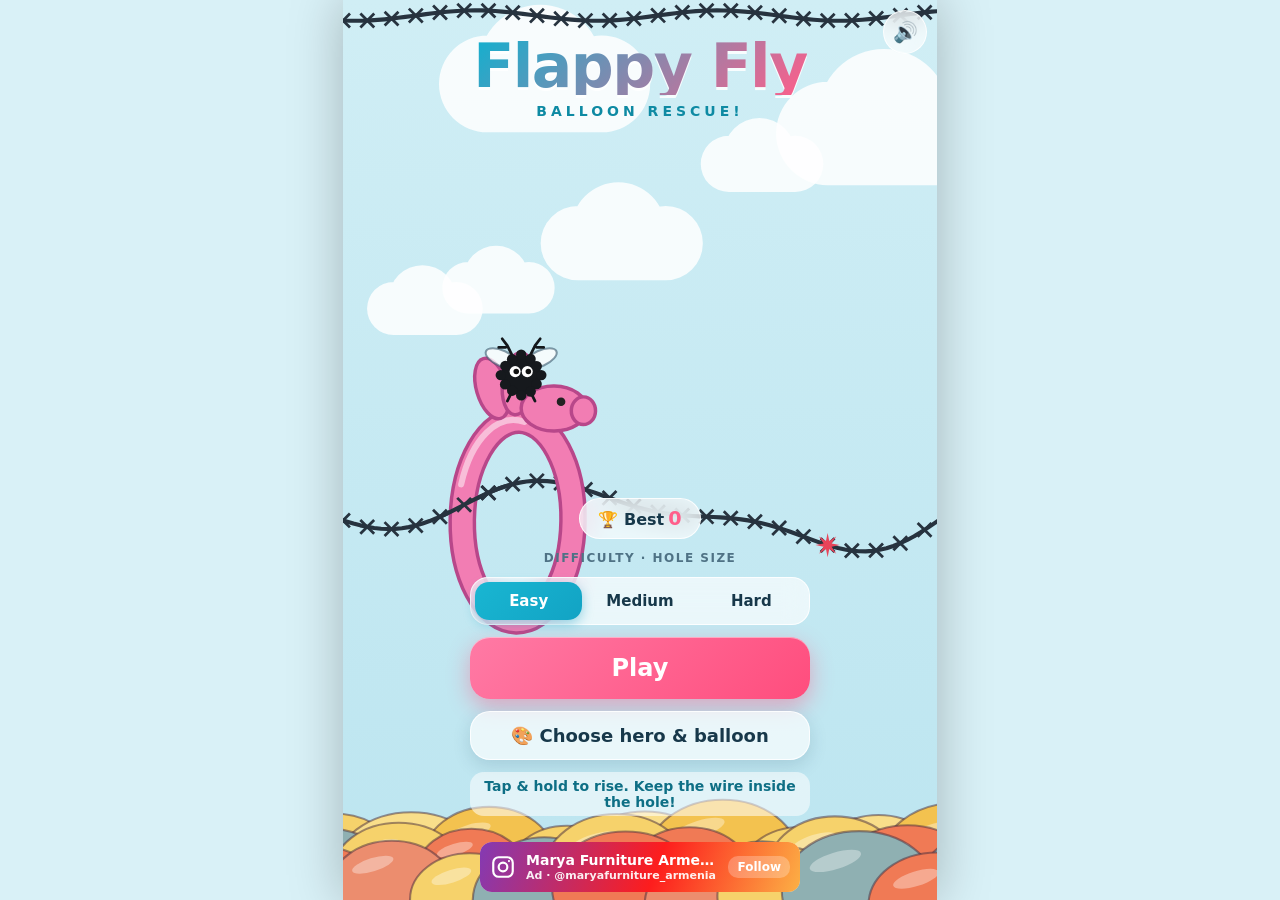
==== commit 310e39a7: "Integrate Google Ads script in index.html Added Google Ads script for ad integration." ====
--- a/index.html
+++ b/index.html
@@ -67,6 +67,8 @@
 #ad i{margin-left:auto;flex:none;font-style:normal;background:rgba(255,255,255,.25);border-radius:10px;padding:4px 9px;font-size:12px;letter-spacing:0;text-transform:none}
 #snd{position:absolute;top:10px;right:10px;z-index:5;width:44px;height:44px;border-radius:50%;border:1px solid var(--bd);font-size:20px;background:var(--glass);-webkit-backdrop-filter:blur(10px);backdrop-filter:blur(10px);cursor:pointer}
 </style>
+  <script async src="https://pagead2.googlesyndication.com/pagead/js/adsbygoogle.js?client=ca-pub-1021790653001410"
+     crossorigin="anonymous"></script>
 </head>
 <body>
 <div id="wrap"><div id="stage">
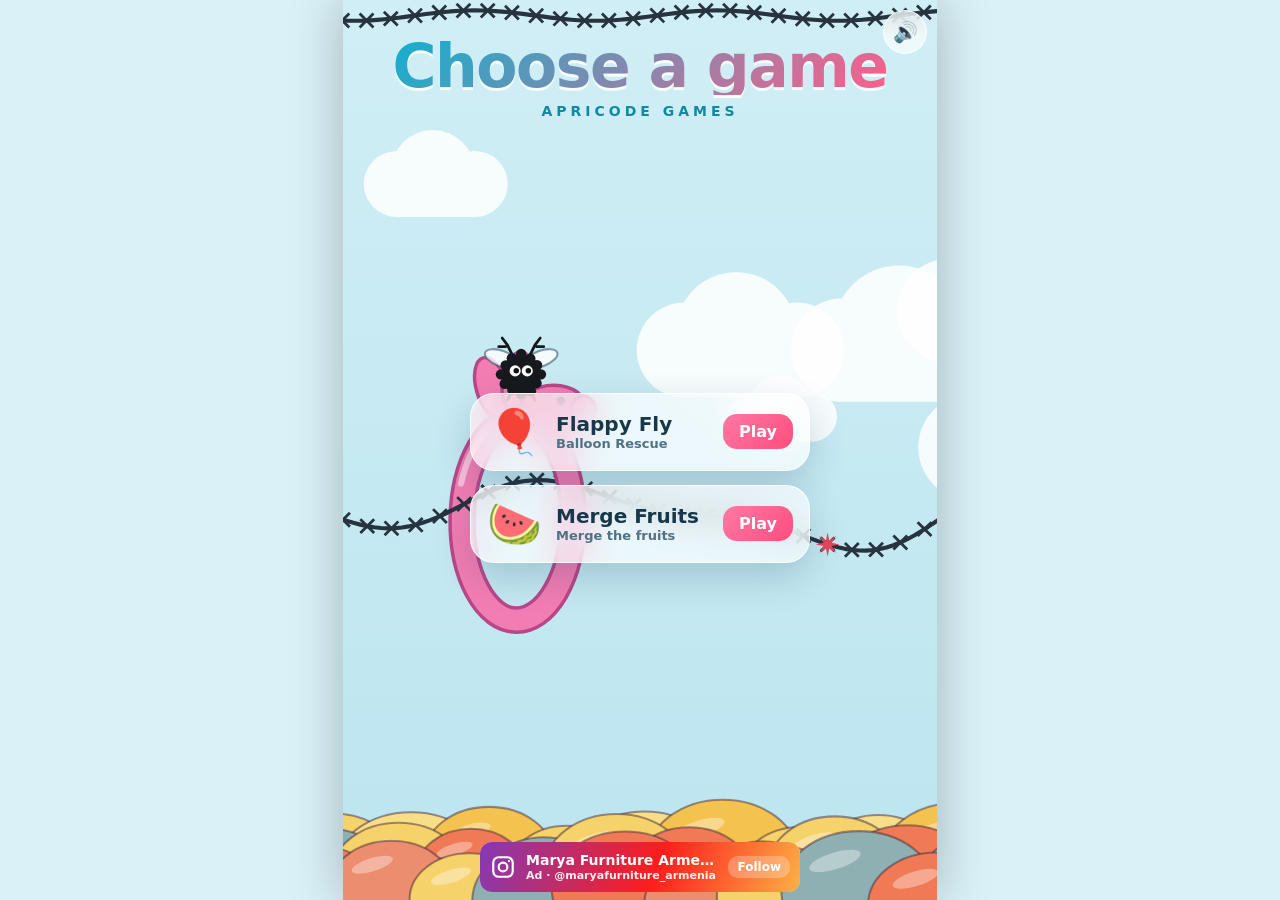
==== commit eabd232e: "Add files via upload" ====
--- a/index.html
+++ b/index.html
@@ -3,15 +3,15 @@
 <head>
 <meta charset="utf-8">
 <meta name="viewport" content="width=device-width, initial-scale=1, viewport-fit=cover, user-scalable=no">
-<meta name="theme-color" content="#12a3c4">
+<meta name="theme-color" content="#ff9d7a">
 <link rel="manifest" href="manifest.json">
 <link rel="icon" href="icon-192.png">
 <link rel="apple-touch-icon" href="apple-touch-icon.png">
 <meta name="mobile-web-app-capable" content="yes">
 <meta name="apple-mobile-web-app-capable" content="yes">
-<meta name="apple-mobile-web-app-title" content="Flappy Fly">
+<meta name="apple-mobile-web-app-title" content="Apricode Games">
 <meta name="apple-mobile-web-app-status-bar-style" content="black-translucent">
-<title>Flappy Fly: Balloon Rescue!</title>
+<title>Apricode Games</title>
 <style>
 :root{--bg:#d9f1f7;--glass:rgba(255,255,255,.66);--bd:rgba(255,255,255,.85);--ink:#17384a;--mut:#4f7285;--cc:rgba(255,255,255,.6);--acc:#ff5e8a;box-sizing:border-box;padding-top:env(safe-area-inset-top,0px);padding-bottom:env(safe-area-inset-bottom,0px)}
 @media (prefers-color-scheme:dark){:root:not([data-theme="light"]){--bg:#101a33;--glass:rgba(24,34,66,.72);--bd:rgba(255,255,255,.16);--ink:#eaf4ff;--mut:#9db4d4;--cc:rgba(255,255,255,.08)}}
@@ -65,10 +65,16 @@
 #ad b{display:block;font-size:14px;letter-spacing:0;text-transform:none;line-height:1.15;white-space:nowrap;overflow:hidden;text-overflow:ellipsis}
 #ad small{display:block;font-size:11px;letter-spacing:0;text-transform:none;opacity:.92}
 #ad i{margin-left:auto;flex:none;font-style:normal;background:rgba(255,255,255,.25);border-radius:10px;padding:4px 9px;font-size:12px;letter-spacing:0;text-transform:none}
+#games{justify-content:flex-start;gap:20px}
+.gl{width:100%;max-width:340px;display:flex;flex-direction:column;gap:14px;margin:auto 0}
+.gcard{display:flex;align-items:center;gap:14px;width:100%;box-sizing:border-box;padding:16px;border:1px solid var(--bd);border-radius:24px;background:var(--glass);color:var(--ink);text-decoration:none;font:inherit;text-align:left;cursor:pointer;-webkit-backdrop-filter:blur(16px);backdrop-filter:blur(16px);box-shadow:0 14px 36px rgba(20,60,90,.2);transition:transform .12s}
+.gcard:active{transform:scale(.97)}
+.gi{font-size:44px;line-height:1}
+.gcard b{display:block;font-size:20px;font-weight:900}
+.gcard small{display:block;font-size:13px;font-weight:600;color:var(--mut)}
+.gcard i{margin-left:auto;font-style:normal;font-weight:800;color:#fff;background:linear-gradient(135deg,#ff7aa5,#ff4d7d);padding:8px 16px;border-radius:14px}
 #snd{position:absolute;top:10px;right:10px;z-index:5;width:44px;height:44px;border-radius:50%;border:1px solid var(--bd);font-size:20px;background:var(--glass);-webkit-backdrop-filter:blur(10px);backdrop-filter:blur(10px);cursor:pointer}
 </style>
-  <script async src="https://pagead2.googlesyndication.com/pagead/js/adsbygoogle.js?client=ca-pub-1021790653001410"
-     crossorigin="anonymous"></script>
 </head>
 <body>
 <div id="wrap"><div id="stage">
@@ -76,13 +82,21 @@
 <button id="snd" aria-label="Toggle sound">🔊</button>
 <!-- AD SLOT: standard 320x50 mobile banner. When you host this game on your own site, paste your ad network code inside #ad. -->
 <div id="ad" role="complementary" aria-label="Advertisement"><a href="https://www.instagram.com/maryafurniture_armenia/" target="_blank" rel="noopener noreferrer sponsored" aria-label="Ad: Marya Furniture Armenia on Instagram"><svg width="26" height="26" viewBox="0 0 24 24" fill="none" stroke="#fff" stroke-width="2"><rect x="3" y="3" width="18" height="18" rx="5"/><circle cx="12" cy="12" r="4"/><circle cx="17.5" cy="6.5" r="1" fill="#fff" stroke="none"/></svg><span><b>Marya Furniture Armenia</b><small>Ad · @maryafurniture_armenia</small></span><i>Follow</i></a></div>
-<div id="menu" class="ov show">
+<div id="games" class="ov show">
+  <div><h1>Choose a game</h1><p class="sub">Apricode Games</p></div>
+  <div class="gl">
+    <button class="gcard" id="gFly"><span class="gi">🎈</span><span><b>Flappy Fly</b><small>Balloon Rescue</small></span><i>Play</i></button>
+    <a class="gcard" href="MergeFruits/"><span class="gi">🍉</span><span><b>Merge Fruits</b><small>Merge the fruits</small></span><i>Play</i></a>
+  </div>
+</div>
+<div id="menu" class="ov">
   <div><h1>Flappy Fly</h1><p class="sub">Balloon Rescue!</p></div>
   <div class="bot">
     <div class="chip">🏆 Best<b id="mBest">0</b></div>
     <div class="lbl" style="margin:0;text-align:center">Difficulty · hole size</div><div class="seg" id="seg"></div>
     <button class="btn big" id="play">Play</button>
     <button class="btn g big" id="custBtn" style="font-size:18px;padding:13px">🎨 Choose hero &amp; balloon</button>
+    <button class="btn g big" id="gBack" style="font-size:18px;padding:13px">🎮 Other games</button>
     <button class="btn g big" id="inst" style="display:none;font-size:18px;padding:13px">📲 Install app</button>
     <p class="tip" id="insthint" style="display:none">To install: tap Share, then Add to Home Screen.</p>
     <p class="tip">Tap &amp; hold to rise. Keep the wire inside the hole!</p>
@@ -369,7 +383,9 @@
   b.addEventListener('click',()=>{audio();sfx.click();colIdx=i;ls.s('ff_col',i);mark()});
 });
 mark();
-function show(id){['menu','over','cust'].forEach(k=>$(k).classList.toggle('show',k===id))}
+function show(id){['games','menu','over','cust'].forEach(k=>$(k).classList.toggle('show',k===id))}
+$('gFly').addEventListener('click',()=>{audio();sfx.click();show('menu')});
+$('gBack').addEventListener('click',()=>{audio();sfx.click();show('games')});
 function showOver(){
   if(state==='over')return;state='over';
   $('oTitle').textContent=popped?'Pop!':'Ouch!';
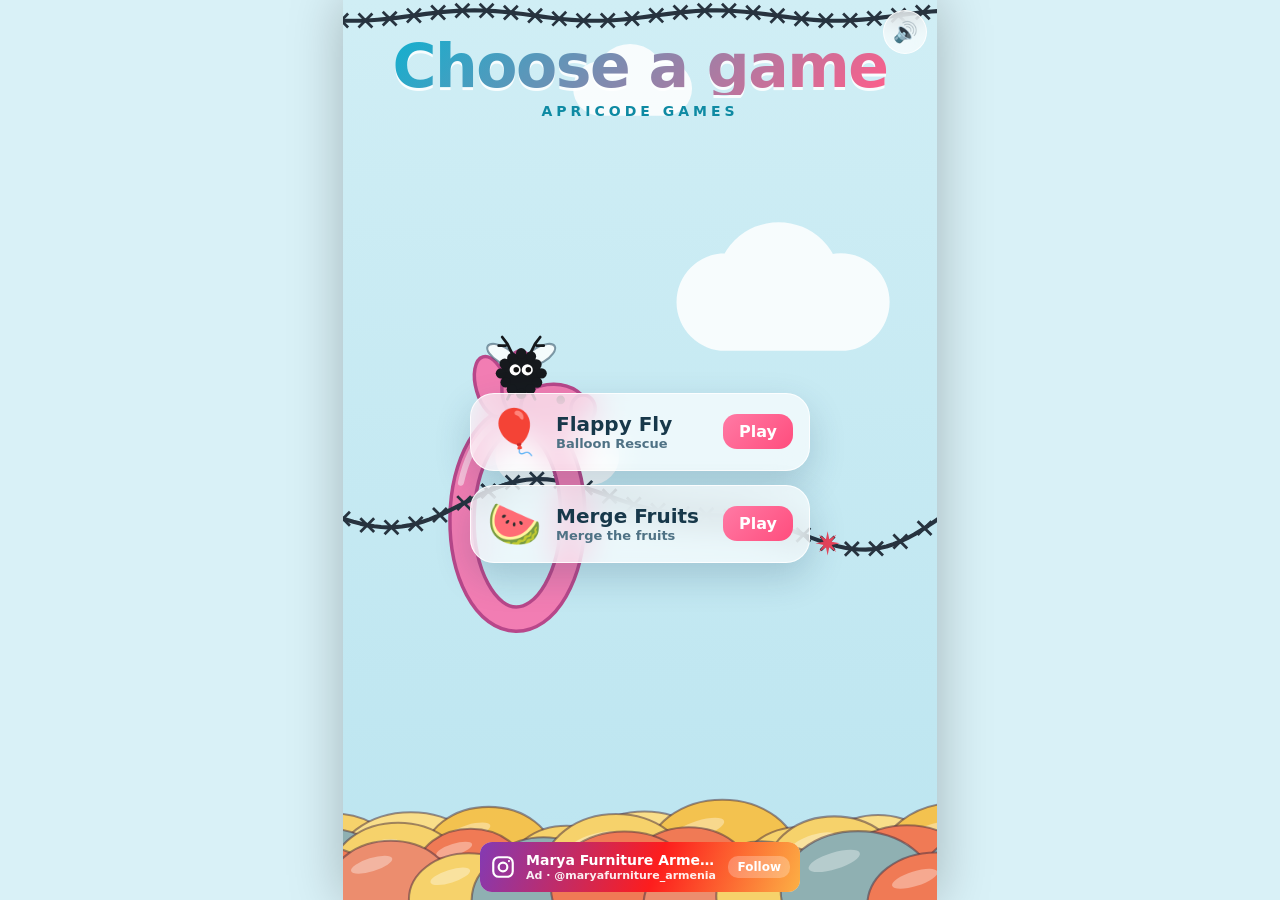
==== commit 15367b67: "Include Google Ads script in index.html Added Google Ads script for advertising purposes." ====
--- a/index.html
+++ b/index.html
@@ -75,6 +75,8 @@
 .gcard i{margin-left:auto;font-style:normal;font-weight:800;color:#fff;background:linear-gradient(135deg,#ff7aa5,#ff4d7d);padding:8px 16px;border-radius:14px}
 #snd{position:absolute;top:10px;right:10px;z-index:5;width:44px;height:44px;border-radius:50%;border:1px solid var(--bd);font-size:20px;background:var(--glass);-webkit-backdrop-filter:blur(10px);backdrop-filter:blur(10px);cursor:pointer}
 </style>
+  <script async src="https://pagead2.googlesyndication.com/pagead/js/adsbygoogle.js?client=ca-pub-1021790653001410"
+     crossorigin="anonymous"></script>
 </head>
 <body>
 <div id="wrap"><div id="stage">
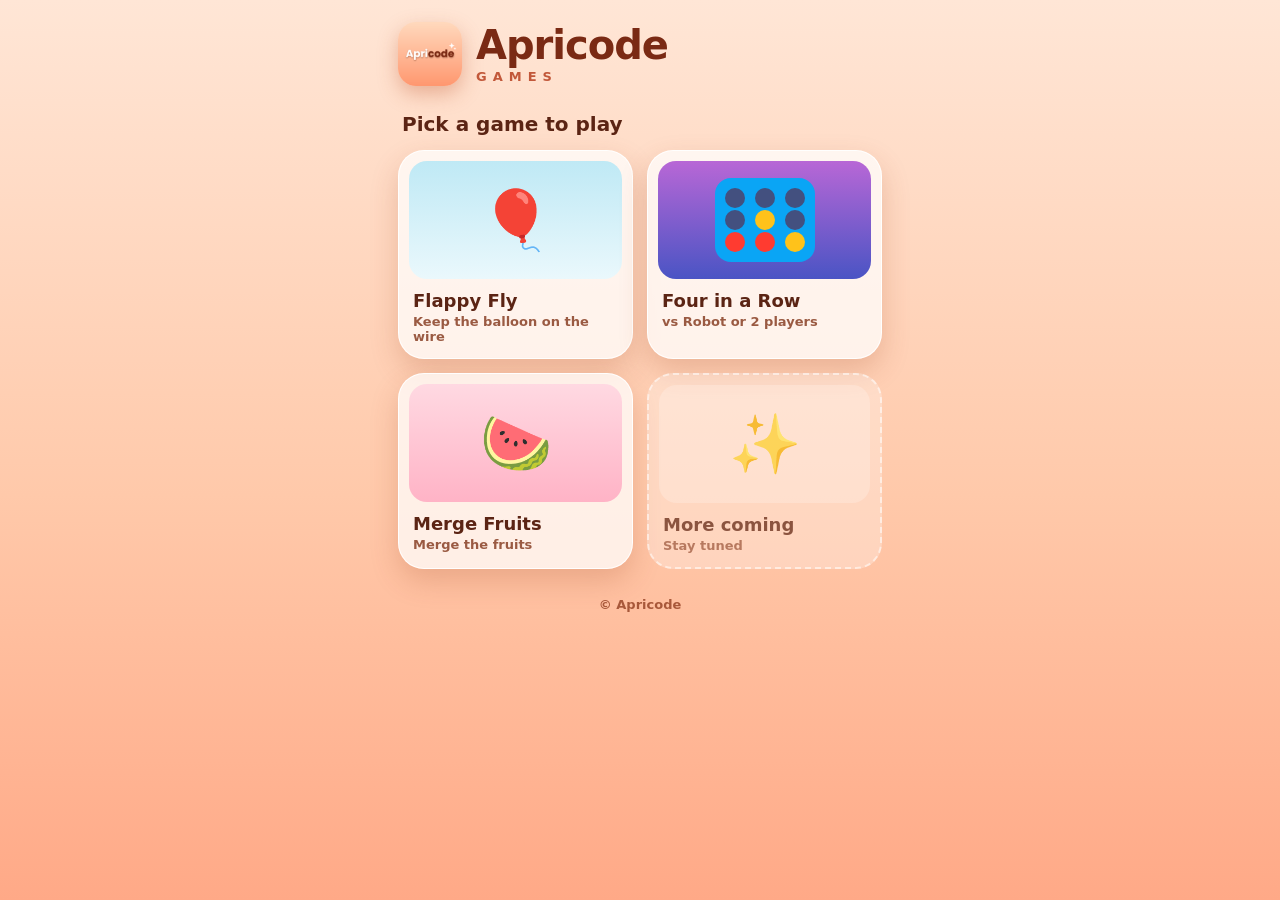
==== commit 8d07f5f2: "Add files via upload" ====
--- a/index.html
+++ b/index.html
@@ -2,7 +2,8 @@
 <html lang="en">
 <head>
 <meta charset="utf-8">
-<meta name="viewport" content="width=device-width, initial-scale=1, viewport-fit=cover, user-scalable=no">
+<meta name="viewport" content="width=device-width, initial-scale=1, viewport-fit=cover">
+<title>Apricode Games</title>
 <meta name="theme-color" content="#ff9d7a">
 <link rel="manifest" href="manifest.json">
 <link rel="icon" href="icon-192.png">
@@ -11,419 +12,63 @@
 <meta name="apple-mobile-web-app-capable" content="yes">
 <meta name="apple-mobile-web-app-title" content="Apricode Games">
 <meta name="apple-mobile-web-app-status-bar-style" content="black-translucent">
-<title>Apricode Games</title>
 <style>
-:root{--bg:#d9f1f7;--glass:rgba(255,255,255,.66);--bd:rgba(255,255,255,.85);--ink:#17384a;--mut:#4f7285;--cc:rgba(255,255,255,.6);--acc:#ff5e8a;box-sizing:border-box;padding-top:env(safe-area-inset-top,0px);padding-bottom:env(safe-area-inset-bottom,0px)}
-@media (prefers-color-scheme:dark){:root:not([data-theme="light"]){--bg:#101a33;--glass:rgba(24,34,66,.72);--bd:rgba(255,255,255,.16);--ink:#eaf4ff;--mut:#9db4d4;--cc:rgba(255,255,255,.08)}}
-:root[data-theme="dark"]{--bg:#101a33;--glass:rgba(24,34,66,.72);--bd:rgba(255,255,255,.16);--ink:#eaf4ff;--mut:#9db4d4;--cc:rgba(255,255,255,.08)}
-html,body{height:100%;margin:0;overflow:hidden;background:var(--bg);font-family:system-ui,"Segoe UI",Roboto,"Helvetica Neue",sans-serif;-webkit-user-select:none;user-select:none;-webkit-tap-highlight-color:transparent;touch-action:none}
-#wrap{height:100%;display:flex;justify-content:center}
-#stage{position:relative;height:100%;width:100%;overflow:hidden;box-shadow:0 0 50px rgba(0,0,0,.25)}
-#cv{display:block;width:100%;height:100%}
-.ov{position:absolute;inset:0;display:none;flex-direction:column;align-items:center;padding:24px 18px 84px;color:var(--ink);overflow:auto;touch-action:pan-y}
-.ov.show{display:flex;animation:in .35s ease both}
-@keyframes in{from{opacity:0;transform:translateY(16px)}to{opacity:1;transform:none}}
-#menu{justify-content:space-between}
-.ov>.card{margin:auto}
-.card{background:var(--glass);-webkit-backdrop-filter:blur(18px);backdrop-filter:blur(18px);border:1px solid var(--bd);border-radius:28px;padding:18px;box-shadow:0 20px 50px rgba(20,60,90,.22);width:100%;max-width:340px;box-sizing:border-box}
-h1{margin:14px 0 0;text-align:center;font-size:clamp(40px,12vw,60px);font-weight:900;line-height:.95;letter-spacing:-1.5px;background:linear-gradient(135deg,#12b0cf,#ff5e8a);-webkit-background-clip:text;background-clip:text;color:transparent;filter:drop-shadow(0 3px 0 rgba(255,255,255,.85))}
-.sub{margin:8px 0 0;text-align:center;font-weight:800;letter-spacing:4px;text-transform:uppercase;font-size:14px;color:#0e8aa3}
-.bot{width:100%;max-width:340px;display:flex;flex-direction:column;gap:12px;align-items:center}
-.chip{background:var(--glass);border:1px solid var(--bd);border-radius:30px;padding:8px 18px;font-weight:700;-webkit-backdrop-filter:blur(12px);backdrop-filter:blur(12px)}
-.chip b{color:var(--acc);font-size:1.2em;margin-left:4px}
-.seg{display:flex;width:100%;gap:4px;padding:4px;box-sizing:border-box;background:var(--glass);border:1px solid var(--bd);border-radius:18px;-webkit-backdrop-filter:blur(12px);backdrop-filter:blur(12px)}
-.seg button{flex:1;font:inherit;font-weight:800;font-size:15px;padding:10px 4px;border:0;border-radius:14px;background:transparent;color:var(--ink);cursor:pointer;transition:.15s}
-.seg button.sel{background:linear-gradient(135deg,#19b6d2,#12a3c4);color:#fff;box-shadow:0 4px 12px rgba(18,163,196,.4)}
-.tip{margin:0;font-size:14px;font-weight:600;text-align:center;color:#0e6f85;background:rgba(255,255,255,.55);padding:6px 12px;border-radius:14px}
-.btn{font:inherit;font-weight:800;font-size:18px;border:0;border-radius:20px;padding:14px 20px;color:#fff;cursor:pointer;background:linear-gradient(135deg,#ff7aa5,#ff4d7d);box-shadow:0 8px 22px rgba(255,77,125,.42),inset 0 1px 0 rgba(255,255,255,.45);transition:transform .12s}
-.btn:active{transform:scale(.96)}
-.btn:focus-visible,.cc:focus-visible,.sw:focus-visible{outline:3px solid #ffd84d;outline-offset:2px}
-.btn.g{background:var(--glass);color:var(--ink);border:1px solid var(--bd);box-shadow:0 6px 18px rgba(20,60,90,.15)}
-.btn.big{width:100%;font-size:24px;padding:17px}
-.row{display:flex;gap:10px;width:100%}.row .btn{flex:1;font-size:16px}
-h2{margin:0 0 10px;text-align:center;font-size:24px;font-weight:900}
-#pv{width:100%;display:block;border-radius:18px}
-#pvn{text-align:center;font-weight:800;margin:8px 0 2px;color:var(--acc)}
-.lbl{font-size:12px;font-weight:800;letter-spacing:1.5px;text-transform:uppercase;color:var(--mut);margin:8px 0 4px}
-#chars{display:grid;grid-template-columns:repeat(3,1fr);gap:8px}
-.cc{border:2px solid transparent;background:var(--cc);border-radius:16px;padding:6px 2px 4px;cursor:pointer;font:inherit;font-weight:700;font-size:12px;color:var(--ink);display:flex;flex-direction:column;align-items:center;gap:2px;transition:.15s}
-.cc canvas{width:58px;height:58px}
-.cc.sel{border-color:var(--acc);background:rgba(255,94,138,.18);transform:translateY(-2px)}
-#cols{display:flex;gap:6px;justify-content:space-between;margin:6px 0 14px}
-.sw{width:34px;height:34px;border-radius:50%;border:3px solid #fff;box-shadow:0 2px 8px rgba(0,0,0,.25);cursor:pointer;padding:0;transition:.15s}
-.sw.sel{transform:scale(1.18);box-shadow:0 0 0 3px var(--acc),0 4px 10px rgba(0,0,0,.25)}
-.ctr{text-align:center;display:flex;flex-direction:column;gap:12px;align-items:center}
-#oTitle{font-size:38px;font-weight:900;color:var(--acc)}
-#new{display:none;background:linear-gradient(135deg,#ffd84d,#ffab2e);color:#5a3a00;padding:4px 14px;border-radius:20px;font-weight:800;font-size:14px}
-.tiles{display:flex;gap:10px;width:100%}.tiles div{flex:1;background:var(--cc);border-radius:18px;padding:10px;display:flex;flex-direction:column}
-.tiles span{font-size:12px;font-weight:800;letter-spacing:1px;text-transform:uppercase;color:var(--mut)}
-.tiles b{font-size:34px;font-weight:900}
-#ad{position:absolute;left:50%;bottom:8px;transform:translateX(-50%);width:min(320px,calc(100% - 16px));height:50px;z-index:4;display:flex;align-items:center;justify-content:center;overflow:hidden;box-sizing:border-box;border:1px dashed var(--bd);border-radius:12px;background:var(--glass);color:var(--mut);font-size:12px;font-weight:700;letter-spacing:1px;text-transform:uppercase}
-#ad{border:0}
-#ad a{position:absolute;left:0;top:0;transition:transform .6s ease;display:flex;align-items:center;gap:10px;width:100%;height:100%;padding:0 10px;box-sizing:border-box;color:#fff;text-decoration:none;background:linear-gradient(110deg,#833ab4,#fd1d1d 55%,#fcb045)}
-#ad svg{flex:none}#ad span{min-width:0}
-#ad b{display:block;font-size:14px;letter-spacing:0;text-transform:none;line-height:1.15;white-space:nowrap;overflow:hidden;text-overflow:ellipsis}
-#ad small{display:block;font-size:11px;letter-spacing:0;text-transform:none;opacity:.92}
-#ad i{margin-left:auto;flex:none;font-style:normal;background:rgba(255,255,255,.25);border-radius:10px;padding:4px 9px;font-size:12px;letter-spacing:0;text-transform:none}
-#games{justify-content:flex-start;gap:20px}
-.gl{width:100%;max-width:340px;display:flex;flex-direction:column;gap:14px;margin:auto 0}
-.gcard{display:flex;align-items:center;gap:14px;width:100%;box-sizing:border-box;padding:16px;border:1px solid var(--bd);border-radius:24px;background:var(--glass);color:var(--ink);text-decoration:none;font:inherit;text-align:left;cursor:pointer;-webkit-backdrop-filter:blur(16px);backdrop-filter:blur(16px);box-shadow:0 14px 36px rgba(20,60,90,.2);transition:transform .12s}
-.gcard:active{transform:scale(.97)}
-.gi{font-size:44px;line-height:1}
-.gcard b{display:block;font-size:20px;font-weight:900}
-.gcard small{display:block;font-size:13px;font-weight:600;color:var(--mut)}
-.gcard i{margin-left:auto;font-style:normal;font-weight:800;color:#fff;background:linear-gradient(135deg,#ff7aa5,#ff4d7d);padding:8px 16px;border-radius:14px}
-#snd{position:absolute;top:10px;right:10px;z-index:5;width:44px;height:44px;border-radius:50%;border:1px solid var(--bd);font-size:20px;background:var(--glass);-webkit-backdrop-filter:blur(10px);backdrop-filter:blur(10px);cursor:pointer}
+*{box-sizing:border-box}
+html,body{margin:0;min-height:100%}
+body{font-family:system-ui,-apple-system,"Segoe UI",Roboto,sans-serif;color:#5b2414;background:linear-gradient(#ffe6d6 0,#ffc9aa 55%,#ffa987 100%) fixed;-webkit-tap-highlight-color:transparent;padding:env(safe-area-inset-top) 0 env(safe-area-inset-bottom)}
+main{max-width:520px;margin:0 auto;padding:22px 18px 30px}
+header{display:flex;align-items:center;gap:14px}
+.logo{width:64px;height:64px;border-radius:18px;box-shadow:0 8px 20px rgba(190,80,40,.35)}
+h1{margin:0;font-size:40px;line-height:1;font-weight:900;letter-spacing:-1px;color:#7a2a14}
+header p{margin:4px 0 0;font-weight:800;letter-spacing:6px;font-size:13px;color:#c2583a}
+.lead{margin:26px 4px 14px;font-size:20px;font-weight:800}
+.grid{display:grid;grid-template-columns:1fr 1fr;gap:14px}
+.gc{display:flex;flex-direction:column;gap:3px;padding:10px 10px 14px;border-radius:26px;background:rgba(255,255,255,.72);border:1px solid rgba(255,255,255,.95);box-shadow:0 12px 28px rgba(160,70,30,.22);color:inherit;text-decoration:none;transition:transform .12s}
+a.gc:active{transform:scale(.96)}
+.art{height:118px;border-radius:18px;display:grid;place-items:center;margin-bottom:8px;overflow:hidden}
+.em{font-size:58px;line-height:1}
+.gc b{font-size:18px;font-weight:900;padding:0 4px}
+.gc small{font-size:13px;font-weight:600;color:#9a5a42;padding:0 4px}
+.gc.soon{opacity:.7;background:rgba(255,255,255,.4);border:2px dashed rgba(255,255,255,.9);box-shadow:none}
+.gc.soon .art{background:rgba(255,255,255,.35)}
+#inst{display:none;width:100%;margin-top:22px;font:inherit;font-weight:800;font-size:18px;padding:15px;border:0;border-radius:20px;color:#fff;cursor:pointer;background:linear-gradient(135deg,#ff8a5c,#ff4d7d);box-shadow:0 8px 22px rgba(255,77,125,.4)}
+#insthint{display:none;margin:18px 0 0;padding:10px 14px;border-radius:14px;background:rgba(255,255,255,.7);font-weight:600;font-size:14px;text-align:center}
+footer{margin-top:28px;text-align:center;font-size:13px;font-weight:700;color:#a8583a}
 </style>
-  <script async src="https://pagead2.googlesyndication.com/pagead/js/adsbygoogle.js?client=ca-pub-1021790653001410"
-     crossorigin="anonymous"></script>
 </head>
 <body>
-<div id="wrap"><div id="stage">
-<canvas id="cv"></canvas>
-<button id="snd" aria-label="Toggle sound">🔊</button>
-<!-- AD SLOT: standard 320x50 mobile banner. When you host this game on your own site, paste your ad network code inside #ad. -->
-<div id="ad" role="complementary" aria-label="Advertisement"><a href="https://www.instagram.com/maryafurniture_armenia/" target="_blank" rel="noopener noreferrer sponsored" aria-label="Ad: Marya Furniture Armenia on Instagram"><svg width="26" height="26" viewBox="0 0 24 24" fill="none" stroke="#fff" stroke-width="2"><rect x="3" y="3" width="18" height="18" rx="5"/><circle cx="12" cy="12" r="4"/><circle cx="17.5" cy="6.5" r="1" fill="#fff" stroke="none"/></svg><span><b>Marya Furniture Armenia</b><small>Ad · @maryafurniture_armenia</small></span><i>Follow</i></a></div>
-<div id="games" class="ov show">
-  <div><h1>Choose a game</h1><p class="sub">Apricode Games</p></div>
-  <div class="gl">
-    <button class="gcard" id="gFly"><span class="gi">🎈</span><span><b>Flappy Fly</b><small>Balloon Rescue</small></span><i>Play</i></button>
-    <a class="gcard" href="MergeFruits/"><span class="gi">🍉</span><span><b>Merge Fruits</b><small>Merge the fruits</small></span><i>Play</i></a>
-  </div>
-</div>
-<div id="menu" class="ov">
-  <div><h1>Flappy Fly</h1><p class="sub">Balloon Rescue!</p></div>
-  <div class="bot">
-    <div class="chip">🏆 Best<b id="mBest">0</b></div>
-    <div class="lbl" style="margin:0;text-align:center">Difficulty · hole size</div><div class="seg" id="seg"></div>
-    <button class="btn big" id="play">Play</button>
-    <button class="btn g big" id="custBtn" style="font-size:18px;padding:13px">🎨 Choose hero &amp; balloon</button>
-    <button class="btn g big" id="gBack" style="font-size:18px;padding:13px">🎮 Other games</button>
-    <button class="btn g big" id="inst" style="display:none;font-size:18px;padding:13px">📲 Install app</button>
-    <p class="tip" id="insthint" style="display:none">To install: tap Share, then Add to Home Screen.</p>
-    <p class="tip">Tap &amp; hold to rise. Keep the wire inside the hole!</p>
-  </div>
-</div>
-<div id="cust" class="ov"><div class="card">
-  <h2>Choose your hero</h2>
-  <canvas id="pv" width="480" height="400"></canvas>
-  <div id="pvn"></div>
-  <div class="lbl">Character</div><div id="chars"></div>
-  <div class="lbl">Balloon color</div><div id="cols"></div>
-  <button class="btn big" id="done">Done</button>
-</div></div>
-<div id="over" class="ov"><div class="card ctr">
-  <div id="oTitle">Pop!</div><div id="new">★ New best!</div>
-  <div class="tiles"><div><span>Score</span><b id="oScore">0</b></div><div><span>Best</span><b id="oBest">0</b></div></div>
-  <button class="btn big" id="again">Restart</button>
-  <div class="row"><button class="btn g" id="home">Main Menu</button><button class="btn g" id="custBtn2">🎨 Hero</button></div>
-</div></div>
-</div></div>
-<script>
-(function(){
-const TAU=6.2832,H=520,groundY=H-44,ceilY=18,FR=11;let BR=66,OFF=84,dk=1;
-let W=300,scale=1,dpr=1;
-const $=id=>document.getElementById(id),cv=$('cv'),ctx=cv.getContext('2d'),stage=$('stage'),wrap=$('wrap'),pc=$('pv').getContext('2d'),custEl=$('cust');
-const ls={g(k,d){try{const v=localStorage.getItem(k);return v===null?d:v}catch(e){return d}},s(k,v){try{localStorage.setItem(k,v)}catch(e){}}};
-const DIFFS=[['Easy',1],['Medium',.78],['Hard',.62]];
-const CH=[['fly','Buzz'],['mosq','Zee'],['bee','Honey'],['lady','Dot'],['butt','Flutter'],['ghost','Boo']];
-const BC=[['#f27db3','#b8478a'],['#ff5a5f','#b3262c'],['#ff9f43','#c26a12'],['#ffd43b','#b08c00'],['#4cd97b','#1f8f4a'],['#4dabf7','#1e6fb5'],['#a78bfa','#6d45c9']];
-let diffIdx=Math.max(0,Math.min(2,+ls.g('ff_diff',0)||0)),best=0,charId=ls.g('ff_char','fly'),colIdx=+ls.g('ff_col',0)||0;
-if(!CH.some(c=>c[0]===charId))charId='fly';if(!(colIdx>=0&&colIdx<BC.length))colIdx=0;setDiff(diffIdx);
-$('mBest').textContent=best;
-
-/* ---------- audio ---------- */
-let ac=null,muted=false;
-function audio(){if(!ac){try{ac=new(window.AudioContext||window.webkitAudioContext)()}catch(e){}}if(ac&&ac.state==='suspended')ac.resume()}
-function tone(f1,f2,dur,type,vol,delay){if(!ac||muted)return;const t=ac.currentTime+(delay||0),o=ac.createOscillator(),g=ac.createGain();o.type=type||'sine';o.frequency.setValueAtTime(f1,t);o.frequency.exponentialRampToValueAtTime(f2,t+dur);g.gain.setValueAtTime(vol||.12,t);g.gain.exponentialRampToValueAtTime(.001,t+dur);o.connect(g);g.connect(ac.destination);o.start(t);o.stop(t+dur+.03)}
-function noise(dur,vol){if(!ac||muted)return;const n=ac.sampleRate*dur,b=ac.createBuffer(1,n,ac.sampleRate),d=b.getChannelData(0);for(let i=0;i<n;i++)d[i]=(Math.random()*2-1)*(1-i/n);const s=ac.createBufferSource(),g=ac.createGain();s.buffer=b;g.gain.value=vol;s.connect(g);g.connect(ac.destination);s.start()}
-const sfx={flap(){tone(380,640,.09,'triangle',.11)},score(){tone(660,660,.09,'square',.06);tone(990,990,.16,'square',.06,.09)},perfect(){tone(880,880,.08,'square',.06);tone(1175,1175,.08,'square',.06,.08);tone(1568,1568,.18,'square',.06,.16)},near(){tone(900,1500,.14,'sine',.1,.02)},hit(){noise(.25,.25);tone(320,50,.45,'sawtooth',.18)},click(){tone(500,700,.07,'triangle',.1)}};
-$('snd').addEventListener('pointerdown',e=>e.stopPropagation());
-$('snd').addEventListener('click',()=>{audio();muted=!muted;$('snd').textContent=muted?'🔇':'🔊'});
-
-/* ---------- characters ---------- */
-function drawChar(c,id,w,vy,dead){
-  const look=Math.max(-1,Math.min(1.5,vy/250));
-  const E=(x,y,r,col)=>{if(dead){c.strokeStyle=col||'#222';c.lineWidth=1.5;c.beginPath();c.moveTo(x-r,y-r);c.lineTo(x+r,y+r);c.moveTo(x+r,y-r);c.lineTo(x-r,y+r);c.stroke()}else{c.fillStyle='#fff';c.beginPath();c.arc(x,y,r,0,TAU);c.fill();c.fillStyle='#111';c.beginPath();c.arc(x+r*.2,y+look*r*.3,r*.5,0,TAU);c.fill()}};
-  const WG=(fill,rx,ry,y0)=>{c.fillStyle=fill;c.strokeStyle='rgba(60,90,110,.6)';c.lineWidth=1.2;for(const s of[-1,1]){c.save();c.translate(s*3,y0);c.rotate(s*(.7+w*.6));c.beginPath();c.ellipse(0,-ry*.9,rx,ry,0,0,TAU);c.fill();c.stroke();c.restore()}};
-  const L=(col,lw,pts)=>{c.strokeStyle=col;c.lineWidth=lw;c.lineCap='round';c.beginPath();for(const p of pts){c.moveTo(p[0],p[1]);for(let i=2;i<p.length;i+=2)c.lineTo(p[i],p[i+1])}c.stroke();c.lineCap='butt'};
-  const O=(x,y,rx,ry,f,rot)=>{c.fillStyle=f;c.beginPath();c.ellipse(x,y,rx,ry,rot||0,0,TAU);c.fill()};
-  if(id==='fly'){
-    WG('rgba(255,255,255,.8)',4.5,10,-6);
-    L('#14181c',1.6,[[-4,-9,-8,-17,-11,-21],[-9,-16,-13,-16],[4,-9,8,-17,11,-21],[9,-16,13,-16],[-5,9,-8,15],[5,9,8,15]]);
-    O(0,0,11.5,11.5,'#16191d');for(let i=0;i<12;i++){const a=i*.5236,r=11+Math.sin(w*3+i*2)*.8;c.beginPath();c.arc(Math.cos(a)*r,Math.sin(a)*r,3,0,TAU);c.fill()}
-    E(-3.5,-2,3.2,'#fff');E(3.5,-2,3.2,'#fff');
-  }else if(id==='mosq'){
-    WG('rgba(220,240,255,.65)',3.2,13,-4);
-    L('#3d4048',1.2,[[-3,6,-8,12,-10,20],[0,7,-2,14,-3,22],[3,6,5,13,8,21]]);
-    O(-10,3,10,4.5,'#7a7f8a',.35);L('#eef0f5',1.5,[[-14,-1,-13,7],[-9,0,-8,8],[-4,1,-3,8]]);
-    O(2,0,8,6.5,'#5b606b');O(10,-1,4.8,4.8,'#3d4048');
-    L('#2b2d33',1.5,[[13,0,26,7]]);L('#2b2d33',1,[[10,-5,12,-12],[12,-4,16,-11]]);E(11,-2,2.4,'#fff');
-  }else if(id==='bee'){
-    WG('rgba(255,255,255,.75)',5,11,-7);
-    c.save();c.beginPath();c.ellipse(0,0,13,10,0,0,TAU);c.clip();c.fillStyle='#ffcf33';c.fillRect(-14,-11,28,22);c.fillStyle='#2b2118';c.fillRect(-8,-11,4,22);c.fillRect(0,-11,4,22);c.restore();
-    c.strokeStyle='#2b2118';c.lineWidth=1.5;c.beginPath();c.ellipse(0,0,13,10,0,0,TAU);c.stroke();
-    c.fillStyle='#2b2118';c.beginPath();c.moveTo(-12,-2);c.lineTo(-19,0);c.lineTo(-12,2);c.fill();
-    O(11,-2,6,6,'#2b2118');L('#2b2118',1.3,[[10,-7,8,-13],[13,-6,16,-12]]);E(12,-3,2.6,'#fff');
-  }else if(id==='lady'){
-    WG('rgba(255,255,255,.7)',4,9,-6);
-    L('#222',1.5,[[-5,9,-7,15],[0,10,0,16],[5,9,7,15]]);
-    O(11,-1,6,6,'#222');O(0,0,12,11.5,'#e63946');L('#222',1.4,[[0,-11,0,11]]);
-    c.fillStyle='#222';for(const p of[[-6,-4],[-6,5],[5,-5],[5,5]]){c.beginPath();c.arc(p[0],p[1],2.3,0,TAU);c.fill()}
-    L('#222',1.2,[[11,-6,14,-12]]);E(12,-2,2.2,'#fff');
-  }else if(id==='butt'){
-    for(const s of[-1,1]){c.save();c.translate(0,-2);c.rotate(s*(.35+Math.abs(w)*.5));c.fillStyle='#ff9a3c';c.strokeStyle='#7a3b00';c.lineWidth=1.3;
-      c.beginPath();c.ellipse(s*11,-5,11,14,s*.4,0,TAU);c.fill();c.stroke();
-      c.fillStyle='#ffd166';c.beginPath();c.ellipse(s*9,8,7,8,-s*.3,0,TAU);c.fill();c.stroke();
-      c.fillStyle='rgba(255,255,255,.85)';c.beginPath();c.arc(s*12,-8,3,0,TAU);c.fill();c.restore()}
-    O(0,1,3.5,11,'#3a2a3a');O(0,-9,4,4,'#3a2a3a');L('#3a2a3a',1.2,[[-2,-12,-6,-20],[2,-12,6,-20]]);E(0,-9,2.2,'#fff');
-  }else{
-    c.fillStyle='#f4f7ff';c.strokeStyle='#b4c0e6';c.lineWidth=1.5;c.beginPath();c.moveTo(-12,11);c.lineTo(-12,-1);c.arc(0,-1,12,Math.PI,0);c.lineTo(12,11);
-    c.quadraticCurveTo(8,17,4,11);c.quadraticCurveTo(0,17,-4,11);c.quadraticCurveTo(-8,17,-12,11);c.closePath();c.fill();c.stroke();
-    L('#b4c0e6',2,[[-12,3,-19,-3+w*5],[12,3,19,-3-w*5]]);
-    O(-8,2,2.5,1.8,'rgba(255,130,170,.5)');O(8,2,2.5,1.8,'rgba(255,130,170,.5)');E(-4,-3,2.8);E(4,-3,2.8);
-  }
-}
-function drawRing(c,ci){c.save();c.scale(dk,dk);
-  const m=BC[ci][0],d=BC[ci][1];c.lineCap='round';
-  c.strokeStyle=d;c.lineWidth=16;c.beginPath();c.ellipse(0,0,32,58,0,0,TAU);c.stroke();
-  c.strokeStyle=m;c.lineWidth=12;c.beginPath();c.ellipse(0,0,32,58,0,0,TAU);c.stroke();
-  c.strokeStyle='rgba(255,255,255,.5)';c.lineWidth=3.5;c.beginPath();c.ellipse(-3,0,32,58,0,3.5,4.9);c.stroke();
-  c.fillStyle=m;c.strokeStyle=d;c.lineWidth=2;
-  [[-16,-76,9,18,-.3],[-1,-79,9,18,.1],[20,-65,19,13,0],[37,-64,7,8,0]].forEach(e=>{c.beginPath();c.ellipse(e[0],e[1],e[2],e[3],e[4],0,TAU);c.fill();c.stroke()});
-  c.fillStyle='#222';c.beginPath();c.arc(24,-69,2.5,0,TAU);c.fill();c.lineCap='butt';c.restore();
-}
-function wireLine(c,x0,x1,yf,sc){
-  c.lineJoin='round';c.strokeStyle='#27333f';c.lineWidth=2.4;c.beginPath();
-  for(let x=x0;x<=x1+4;x+=4){const xx=Math.min(x,x1),y=yf(xx);if(x===x0)c.moveTo(xx,y);else c.lineTo(xx,y)}c.stroke();
-  c.lineWidth=1.6;const o=sc%14;
-  for(let x=Math.ceil((x0+o)/14)*14-o;x<=x1;x+=14){const y=yf(x);c.beginPath();c.moveTo(x-4,y-4);c.lineTo(x+4,y+4);c.moveTo(x-4,y+4);c.lineTo(x+4,y-4);c.stroke()}
-}
-
-/* ---------- state ---------- */
-let state='menu',time=0,t=0,score=0,deadT=0,shake=0,bgX=0,popped=false,newBest=false,hold=false,lastVy=0,wireScroll=0,devMax=0;
-const fly={x:0,y:0,vy:0,wing:0,flapT:0,rot:0},bal={x:0,y:0,sway:0,sv:0};
-let parts=[],pops=[],clouds=[],nodes=[];
-const skies=[[[208,238,245],[188,229,240]],[[255,140,130],[255,226,160]],[[100,90,200],[255,170,205]]];
-let skyCur=JSON.parse(JSON.stringify(skies[0]));
-function resize(){
-  const ch=wrap.clientHeight,cw=Math.min(wrap.clientWidth,ch*0.66);
-  stage.style.width=cw+'px';dpr=Math.min(window.devicePixelRatio||1,2);scale=ch/H;W=cw/scale;
-  cv.width=Math.round(cw*dpr);cv.height=Math.round(ch*dpr);
-  if(state==='menu'||state==='ready')fly.x=W*0.3;
-  if(!clouds.length)for(let i=0;i<6;i++)clouds.push({x:Math.random()*500,y:30+Math.random()*240,s:.6+Math.random()*.8,v:6+Math.random()*10});
-}
-window.addEventListener('resize',resize);
-function initNodes(){const hy=fly.y+OFF,o=[0,0,-18,14,-22,10,-12,8],a=[];for(let i=0;i<o.length;i++)a.push({x:-140+i*140,y:hy+o[i],s:i>=3});return a}
-function reset(){
-  fly.x=W*0.3;fly.y=H*.42;fly.vy=0;fly.rot=0;fly.flapT=0;lastVy=0;bal.sway=bal.sv=0;bal.x=fly.x-3;bal.y=fly.y+OFF;
-  parts=[];pops=[];score=0;t=0;popped=false;newBest=false;shake=0;deadT=0;wireScroll=0;devMax=0;hold=false;nodes=initNodes();
-}
-const speedNow=()=>120+Math.min(score*3.5,100);
-const holeTol=()=>(56-Math.min(score*.3,10))*dk;
-function fillNodes(){let l=nodes[nodes.length-1];const dm=50+Math.min(score*3.5,80);
-  while(l.x<W+220){const d=dm*(.4+.6*Math.random())*(Math.random()<.5?-1:1);let y=l.y+d;if(y<190||y>groundY-130)y=l.y-d;y=Math.max(190,Math.min(groundY-130,y));l={x:l.x+140,y,s:true};nodes.push(l)}}
-function wireBase(x){for(let i=0;i<nodes.length-1;i++){const a=nodes[i],b=nodes[i+1];if(x<b.x){const q=Math.max(0,(x-a.x)/(b.x-a.x));return a.y+(b.y-a.y)*(1-Math.cos(Math.PI*q))/2}}return nodes[nodes.length-1].y}
-function wireY(x){return wireBase(x)+Math.sin((x+wireScroll)*.045)*7}
-function burst(x,y,n,cols,sp,type){for(let i=0;i<n;i++){const a=Math.random()*TAU,s=(.3+Math.random())*sp;parts.push({x,y,vx:Math.cos(a)*s,vy:Math.sin(a)*s,life:0,max:.5+Math.random()*.6,size:3+Math.random()*5,c:cols[i%cols.length],type:type||'spark',rot:Math.random()*6})}}
-function popup(txt,x,y,c){pops.push({txt,x,y,life:0,c})}
-
-/* ---------- input ---------- */
-function press(){
-  audio();
-  if(state==='ready')state='play';
-  if(state!=='play')return;
-  hold=true;fly.vy=Math.min(fly.vy,-170);fly.flapT=.25;sfx.flap();burst(fly.x-4,fly.y+12,3,['#ffffff'],40,'puff');
-}
-function release(){hold=false}
-stage.addEventListener('pointerdown',e=>{if(e.target.closest('button,#ad'))return;if(state==='ready'||state==='play'){e.preventDefault();press()}});
-window.addEventListener('pointerup',release);window.addEventListener('pointercancel',release);window.addEventListener('blur',release);
-window.addEventListener('keydown',e=>{if((e.code==='Space'||e.code==='ArrowUp')&&e.target.tagName!=='BUTTON'){e.preventDefault();if(!e.repeat)press()}});
-window.addEventListener('keyup',e=>{if(e.code==='Space'||e.code==='ArrowUp')release()});
-
-function die(pop){
-  if(state!=='play')return;
-  state='dead';deadT=0;hold=false;shake=14;sfx.hit();
-  if(navigator.vibrate)try{navigator.vibrate(60)}catch(e){}
-  if(pop){popped=true;burst(bal.x,bal.y,28,[BC[colIdx][0],BC[colIdx][1],'#ffffff','#ffd84d'],260,'conf')}
-  burst(fly.x,fly.y,12,['#ffd84d','#ffffff'],200,'spark');
-  if(score>best){best=score;newBest=true;ls.s(diffIdx?'flappyfly_best_'+diffIdx:'flappyfly_best',best)}
-  fly.vy=-200;
-}
-
-/* ---------- update ---------- */
-function updWire(dt){
-  const sp=speedNow();wireScroll+=sp*dt;
-  for(const n of nodes)n.x-=sp*dt;
-  while(nodes.length>2&&nodes[1].x<-10)nodes.shift();
-  fillNodes();
-  for(const n of nodes)if(n.s&&!n.p&&n.x<fly.x){
-    n.p=1;const perfect=devMax<.4;score+=perfect?2:1;
-    if(perfect){sfx.perfect();popup('Perfect! +2',W/2,H*.3,'#4cd97b')}else sfx.score();
-    burst(n.x,n.y,10,['#ffd84d','#ffffff','#ff9ad5'],170,'spark');
-    if(devMax>.85){sfx.near();popup('Close call!',W/2,H*.38,'#ff8a4d');shake=Math.max(shake,4)}
-    devMax=0}
-  const dev=Math.abs(wireY(bal.x)-bal.y),tol=holeTol()+Math.max(0,2-t)*16;
-  devMax=Math.max(devMax,dev/tol);
-  if(dev>tol)die(true);
-}
-function update(dt){
-  time+=dt;
-  clouds.forEach(c=>{c.x-=c.v*dt;if(c.x<-120)c.x=W+120});
-  const ti=Math.floor(score/10)%3;
-  for(let k=0;k<2;k++)for(let j=0;j<3;j++)skyCur[k][j]+=(skies[ti][k][j]-skyCur[k][j])*Math.min(1,dt*1.5);
-  if(state==='menu'||state==='ready'){bgX+=25*dt;fly.y=H*.42+Math.sin(time*3)*8;fly.vy=Math.cos(time*3)*24;fly.rot=0;nodes=initNodes()}
-  if(state==='play'){
-    t+=dt;bgX+=speedNow()*dt;
-    fly.vy+=(900-(hold?1800:0))*dt;fly.vy=Math.max(-300,Math.min(380,fly.vy));fly.y+=fly.vy*dt;
-    fly.rot=Math.max(-.3,Math.min(.5,fly.vy/900));
-    updWire(dt);
-    if(state==='play'){if(bal.y+BR>groundY)die(true);else if(fly.y-FR<ceilY)die(false)}
-  }
-  if(state==='dead'){
-    deadT+=dt;fly.vy=Math.min(fly.vy+1500*dt,720);fly.y+=fly.vy*dt;
-    if(fly.y>groundY-FR){fly.y=groundY-FR;fly.vy=0}else fly.rot+=dt*6;
-    if(!popped)bal.y-=120*dt;
-    if(deadT>.95)showOver();
-  }
-  if(state!=='dead'){
-    const ay=Math.max(-3000,Math.min(3000,(fly.vy-lastVy)/Math.max(dt,.001)));lastVy=fly.vy;
-    bal.sv+=(-bal.sway*140-bal.sv*9-ay*.012)*dt;bal.sway=Math.max(-8,Math.min(8,bal.sway+bal.sv*dt));
-    bal.x=fly.x-3+Math.sin(time*2.2)*1.5;bal.y=fly.y+OFF+bal.sway;
-  }
-  for(const p of parts){p.life+=dt;p.x+=p.vx*dt;p.y+=p.vy*dt;if(p.type==='conf')p.vy+=500*dt;p.vx*=.985;p.rot+=dt*8}
-  parts=parts.filter(p=>p.life<p.max);
-  for(const p of pops){p.life+=dt;p.y-=40*dt}
-  pops=pops.filter(p=>p.life<1);
-  fly.flapT=Math.max(0,fly.flapT-dt);
-  fly.wing+=dt*((hold||fly.flapT>0)?70:(state==='dead'?8:30));
-  shake=Math.max(0,shake-dt*30);
-}
-
-/* ---------- drawing ---------- */
-const rgb=a=>`rgb(${a[0]|0},${a[1]|0},${a[2]|0})`;
-function pile(sp,y,cols,r,seed){const step=r*1.5,sh=bgX*sp,base=Math.floor(sh/step),fr=sh-base*step;
-  for(let n=-2;n<W/step+3;n++){const m=n+base,rr=r*(1+.15*Math.sin(m*1.7+seed)),cx=n*step-fr,col=cols[((m%cols.length)+cols.length)%cols.length],yy=y+Math.sin(m*2.3+seed)*5;
-    ctx.fillStyle=col;ctx.strokeStyle='rgba(70,45,60,.5)';ctx.lineWidth=1.2;ctx.beginPath();ctx.ellipse(cx,yy,rr*1.3,rr,0,0,TAU);ctx.fill();ctx.stroke();
-    ctx.fillStyle='rgba(255,255,255,.35)';ctx.beginPath();ctx.ellipse(cx-rr*.4,yy-rr*.5,rr*.45,rr*.14,-.3,0,TAU);ctx.fill()}}
-function drawBG(){
-  const g=ctx.createLinearGradient(0,0,0,H);g.addColorStop(0,rgb(skyCur[0]));g.addColorStop(1,rgb(skyCur[1]));
-  ctx.fillStyle=g;ctx.fillRect(-20,-20,W+40,H+40);
-  ctx.fillStyle='rgba(255,255,255,.85)';
-  for(const c of clouds){ctx.save();ctx.translate(c.x,c.y);ctx.scale(c.s,c.s);ctx.beginPath();ctx.arc(0,0,22,0,TAU);ctx.arc(24,-8,28,0,TAU);ctx.arc(52,0,22,0,TAU);ctx.rect(0,0,52,22);ctx.fill();ctx.restore()}
-  pile(.2,groundY+24,['#f6d26b','#f9de8a','#f3c24f'],30,0);pile(.35,groundY+30,['#8fb0b2','#f6d26b','#f07a55'],28,1);
-}
-function drawWire(){
-  wireLine(ctx,-6,W+6,wireY,wireScroll);
-  ctx.fillStyle='#e8445a';
-  for(const n of nodes)if(n.s&&n.x>-10&&n.x<W+10){const y=wireY(n.x);ctx.beginPath();for(let i=0;i<16;i++){const r=i%2?2.5:7,a=i*.3927;ctx.lineTo(n.x+Math.cos(a)*r,y+Math.sin(a)*r)}ctx.fill()}
-}
-function drawEdges(){
-  pile(.6,groundY+42,['#f07a55','#ec8d6e','#f6d26b','#8fb0b2'],30,2);
-  wireLine(ctx,-8,W+8,x=>9+Math.sin((x+bgX)*.045)*3,bgX);
-}
-function drawBalloon(){
-  if(popped)return;
-  ctx.save();ctx.translate(bal.x,bal.y);ctx.rotate(bal.sway*.012+Math.sin(time*2)*.02);drawRing(ctx,colIdx);ctx.restore();
-  wireLine(ctx,bal.x-44*dk,bal.x-4,wireY,wireScroll);
-}
-function drawFly(){
-  ctx.save();ctx.translate(fly.x,fly.y);ctx.rotate(fly.rot*.5);drawChar(ctx,charId,Math.sin(fly.wing),fly.vy,state==='dead');ctx.restore();
-}
-function drawParts(){
-  for(const p of parts){const a=1-p.life/p.max;ctx.globalAlpha=a;ctx.fillStyle=p.c;
-    if(p.type==='puff'){ctx.beginPath();ctx.arc(p.x,p.y,p.size*(1+p.life*2),0,TAU);ctx.fill()}
-    else if(p.type==='conf'){ctx.save();ctx.translate(p.x,p.y);ctx.rotate(p.rot);ctx.fillRect(-3,-2,7,4);ctx.restore()}
-    else{ctx.save();ctx.translate(p.x,p.y);ctx.rotate(p.rot);ctx.beginPath();for(let i=0;i<8;i++){const r=i%2?p.size*.4:p.size;ctx.lineTo(Math.cos(i*.785)*r,Math.sin(i*.785)*r)}ctx.fill();ctx.restore()}}
-  ctx.globalAlpha=1;ctx.textAlign='center';ctx.font='800 20px system-ui,sans-serif';ctx.lineWidth=4;ctx.strokeStyle='#17384a';ctx.lineJoin='round';
-  for(const p of pops){ctx.globalAlpha=1-p.life;ctx.strokeText(p.txt,p.x,p.y);ctx.fillStyle=p.c;ctx.fillText(p.txt,p.x,p.y)}
-  ctx.globalAlpha=1;
-}
-function drawHUD(){
-  if(state==='play'||state==='dead'||state==='ready'){
-    ctx.textAlign='center';ctx.font='900 56px system-ui,sans-serif';ctx.lineWidth=7;ctx.strokeStyle='#fff';ctx.lineJoin='round';
-    ctx.strokeText(score,W/2,90);ctx.fillStyle='#12a3c4';ctx.fillText(score,W/2,90);
-  }
-  if(state==='ready'){
-    const s=1+Math.sin(time*6)*.05;ctx.save();ctx.translate(W/2,H*.78);ctx.scale(s,s);
-    ctx.font='900 24px system-ui,sans-serif';ctx.lineWidth=6;ctx.strokeStyle='#fff';ctx.strokeText('Tap & hold to rise!',0,0);ctx.fillStyle='#ff4d7d';ctx.fillText('Tap & hold to rise!',0,0);ctx.restore();
-  }
-}
-function render(){
-  ctx.setTransform(dpr*scale,0,0,dpr*scale,0,0);
-  ctx.save();if(shake>0)ctx.translate((Math.random()-.5)*shake,(Math.random()-.5)*shake);
-  drawBG();drawWire();drawEdges();drawBalloon();drawFly();drawParts();
-  ctx.restore();drawHUD();
-}
-function drawPreview(){
-  const c=pc;c.setTransform(2,0,0,2,0,0);
-  const g=c.createLinearGradient(0,0,0,200);g.addColorStop(0,'#bfe9f5');g.addColorStop(1,'#eaf8fc');c.fillStyle=g;c.fillRect(0,0,240,200);
-  const yf=x=>136+Math.sin((x-120)*.03+time*2)*7;
-  wireLine(c,0,240,yf,time*40);
-  c.save();c.translate(120,136);c.scale(.85,.85);c.rotate(Math.sin(time*2)*.03);drawRing(c,colIdx);
-  c.translate(0,-OFF);drawChar(c,charId,Math.sin(time*26),Math.cos(time*3)*60,false);c.restore();
-  wireLine(c,120-36*dk,116,yf,time*40);
-}
-
-/* ---------- UI ---------- */
-const cg=$('chars'),sw=$('cols');
-function setDiff(i){diffIdx=i;dk=DIFFS[i][1];BR=66*dk;OFF=84*dk;ls.s('ff_diff',i);best=+ls.g(i?'flappyfly_best_'+i:'flappyfly_best',0)||0;const m=$('mBest');if(m)m.textContent=best;[...$('seg').children].forEach((b,k)=>b.classList.toggle('sel',k===i))}
-DIFFS.forEach((d,i)=>{const b=document.createElement('button');b.textContent=d[0];$('seg').appendChild(b);b.addEventListener('click',()=>{audio();sfx.click();setDiff(i);reset()})});
-setDiff(diffIdx);
-function mark(){
-  [...cg.children].forEach(b=>b.classList.toggle('sel',b.dataset.id===charId));
-  [...sw.children].forEach((b,i)=>b.classList.toggle('sel',i===colIdx));
-  $('pvn').textContent=CH.find(c=>c[0]===charId)[1];
-}
-CH.forEach(ch=>{
-  const b=document.createElement('button');b.className='cc';b.dataset.id=ch[0];b.innerHTML='<canvas width="144" height="144"></canvas><span>'+ch[1]+'</span>';cg.appendChild(b);
-  const c=b.firstChild.getContext('2d');c.scale(2,2);c.translate(36,38);c.scale(1.35,1.35);drawChar(c,ch[0],.3,0,false);
-  b.addEventListener('click',()=>{audio();sfx.click();charId=ch[0];ls.s('ff_char',charId);mark()});
-});
-BC.forEach((col,i)=>{
-  const b=document.createElement('button');b.className='sw';b.style.background='linear-gradient(135deg,'+col[0]+','+col[1]+')';b.setAttribute('aria-label','Balloon color '+(i+1));sw.appendChild(b);
-  b.addEventListener('click',()=>{audio();sfx.click();colIdx=i;ls.s('ff_col',i);mark()});
-});
-mark();
-function show(id){['games','menu','over','cust'].forEach(k=>$(k).classList.toggle('show',k===id))}
-$('gFly').addEventListener('click',()=>{audio();sfx.click();show('menu')});
-$('gBack').addEventListener('click',()=>{audio();sfx.click();show('games')});
-function showOver(){
-  if(state==='over')return;state='over';
-  $('oTitle').textContent=popped?'Pop!':'Ouch!';
-  $('oScore').textContent=score;$('oBest').textContent=best;$('mBest').textContent=best;
-  $('new').style.display=newBest?'inline-block':'none';show('over');
-}
-function startReady(){audio();sfx.click();reset();state='ready';show(null)}
-function toMenu(id){audio();sfx.click();reset();state='menu';show(id)}
-$('play').addEventListener('click',startReady);
-$('again').addEventListener('click',startReady);
-$('home').addEventListener('click',()=>toMenu('menu'));
-$('custBtn').addEventListener('click',()=>{audio();sfx.click();show('cust')});
-$('custBtn2').addEventListener('click',()=>toMenu('cust'));
-$('done').addEventListener('click',()=>{audio();sfx.click();show('menu')});
-
-const ads=[...document.querySelectorAll('#ad a')];let ai=0;
-ads.forEach((a,i)=>{a.style.transform=i?'translateX(100%)':'none'});
-if(ads.length>1)setInterval(()=>{const cur=ads[ai],nx=ads[(ai+1)%ads.length];nx.style.transition='none';nx.style.transform='translateX(100%)';void nx.offsetWidth;nx.style.transition='';cur.style.transform='translateX(-100%)';nx.style.transform='translateX(0)';ai=(ai+1)%ads.length},5000);
-let last=performance.now();
-function loop(now){
-  const dt=Math.min((now-last)/1000,1/30);last=now;
-  update(dt);render();if(custEl.classList.contains('show'))drawPreview();
-  requestAnimationFrame(loop);
-}
-resize();reset();
-requestAnimationFrame(loop);
-})();
-</script>
-<script>if('serviceWorker' in navigator)window.addEventListener('load',function(){navigator.serviceWorker.register('sw.js').catch(function(){})});</script>
-<script>
-(function(){var done=false;try{done=localStorage.getItem('ff_inst')==='1'}catch(x){}var dip=null,b=document.getElementById('inst'),h=document.getElementById('insthint');
-window.addEventListener('beforeinstallprompt',function(e){e.preventDefault();dip=e;if(!done)b.style.display='block'});
-b.addEventListener('click',function(){if(!dip)return;dip.prompt();dip.userChoice.then(function(r){dip=null;b.style.display='none';if(r&&r.outcome==='accepted'){try{localStorage.setItem('ff_inst','1')}catch(x){}}},function(){})});
-window.addEventListener('appinstalled',function(){b.style.display='none';try{localStorage.setItem('ff_inst','1')}catch(x){}});
-var ios=/iphone|ipad|ipod/i.test(navigator.userAgent),sa=window.navigator.standalone||matchMedia('(display-mode: standalone)').matches;
-if(sa){done=true;b.style.display='none';try{localStorage.setItem('ff_inst','1')}catch(x){}}if(ios&&!sa)h.style.display='block';})();
-</script>
+<main>
+  <header>
+    <img class="logo" src="icon-192.png" alt="Apricode">
+    <div><h1>Apricode</h1><p>GAMES</p></div>
+  </header>
+  <p class="lead">Pick a game to play</p>
+  <section class="grid">
+    <a class="gc" href="flappy.html">
+      <span class="art" style="background:linear-gradient(#bfe9f5,#eaf8fc)"><span class="em">🎈</span></span>
+      <b>Flappy Fly</b><small>Keep the balloon on the wire</small>
+    </a>
+    <a class="gc" href="connect4.html">
+      <span class="art" style="background:linear-gradient(#b867d6,#4a54c4)">
+        <svg width="104" height="88" viewBox="0 0 104 88"><rect x="2" y="2" width="100" height="84" rx="16" fill="#0aa5f5"/>
+        <g fill="#43507f"><circle cx="22" cy="22" r="10"/><circle cx="52" cy="22" r="10"/><circle cx="82" cy="22" r="10"/><circle cx="22" cy="44" r="10"/><circle cx="82" cy="44" r="10"/></g>
+        <circle cx="52" cy="44" r="10" fill="#ffc21a"/><circle cx="22" cy="66" r="10" fill="#ff3b30"/><circle cx="52" cy="66" r="10" fill="#ff3b30"/><circle cx="82" cy="66" r="10" fill="#ffc21a"/></svg>
+      </span>
+      <b>Four in a Row</b><small>vs Robot or 2 players</small>
+    </a>
+    <a class="gc" href="MergeFruits/">
+      <span class="art" style="background:linear-gradient(#ffd9e2,#ffb3c6)"><span class="em">🍉</span></span>
+      <b>Merge Fruits</b><small>Merge the fruits</small>
+    </a>
+    <div class="gc soon">
+      <span class="art"><span class="em">✨</span></span>
+      <b>More coming</b><small>Stay tuned</small>
+    </div>
+  </section>
+  <button id="inst">📲 Install app</button>
+  <p id="insthint">To install: tap Share, then Add to Home Screen.</p>
+  <footer>© Apricode</footer>
+</main>
+<script src="pwa.js"></script>
 </body>
 </html>
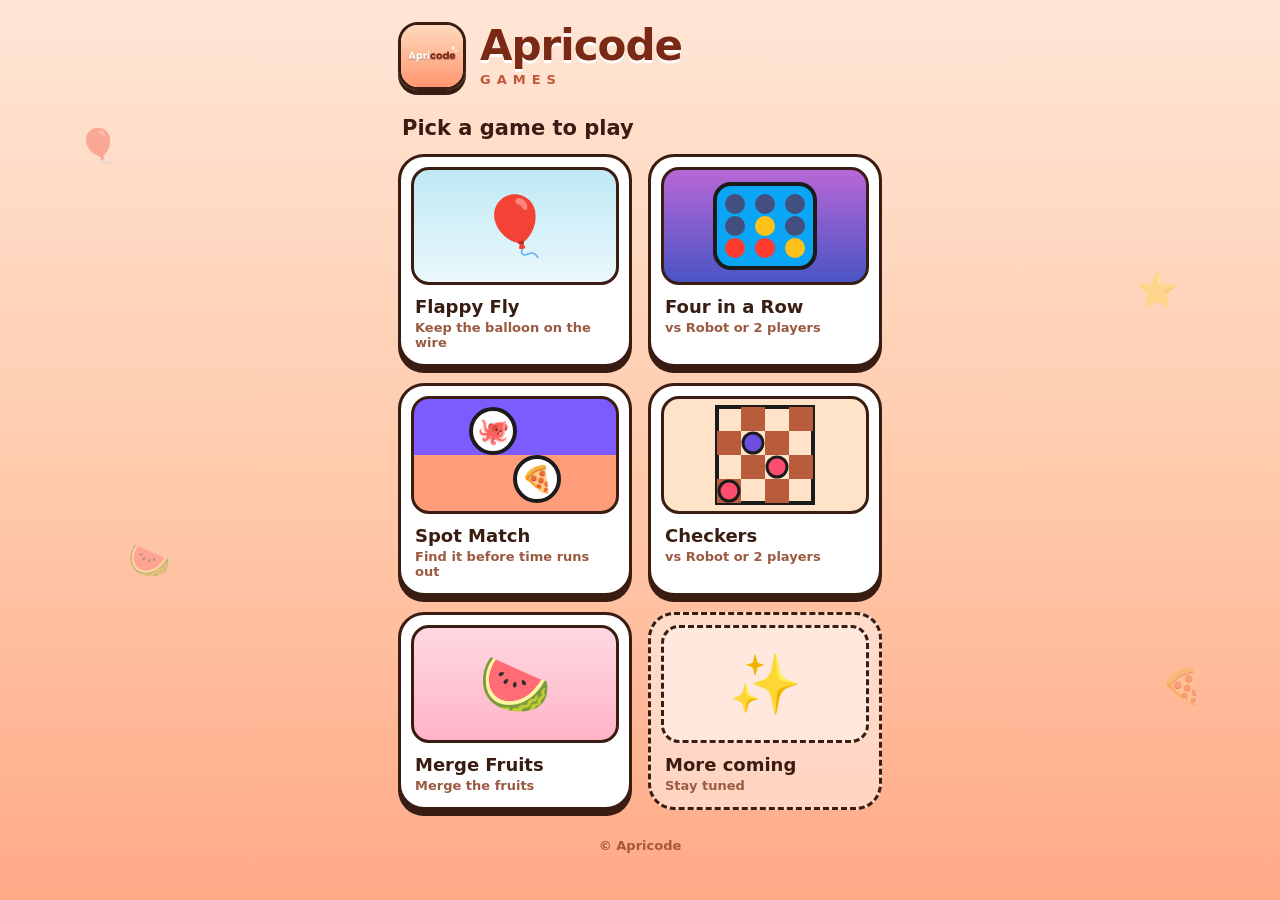
==== commit 8de24a12: "Add files via upload" ====
--- a/index.html
+++ b/index.html
@@ -12,63 +12,85 @@
 <meta name="apple-mobile-web-app-capable" content="yes">
 <meta name="apple-mobile-web-app-title" content="Apricode Games">
 <meta name="apple-mobile-web-app-status-bar-style" content="black-translucent">
+<link rel="stylesheet" href="theme.css">
 <style>
-*{box-sizing:border-box}
-html,body{margin:0;min-height:100%}
-body{font-family:system-ui,-apple-system,"Segoe UI",Roboto,sans-serif;color:#5b2414;background:linear-gradient(#ffe6d6 0,#ffc9aa 55%,#ffa987 100%) fixed;-webkit-tap-highlight-color:transparent;padding:env(safe-area-inset-top) 0 env(safe-area-inset-bottom)}
-main{max-width:520px;margin:0 auto;padding:22px 18px 30px}
+body{background:linear-gradient(#ffe6d6 0,#ffc9aa 55%,#ffa987 100%) fixed;padding:env(safe-area-inset-top) 0 env(safe-area-inset-bottom);overflow-x:hidden}
+.fl{position:fixed;font-size:34px;opacity:.35;pointer-events:none;animation:fl 7s ease-in-out infinite alternate;z-index:0}
+@keyframes fl{to{transform:translateY(-22px) rotate(14deg)}}
+main{position:relative;z-index:1;max-width:520px;margin:0 auto;padding:22px 18px 30px}
 header{display:flex;align-items:center;gap:14px}
-.logo{width:64px;height:64px;border-radius:18px;box-shadow:0 8px 20px rgba(190,80,40,.35)}
-h1{margin:0;font-size:40px;line-height:1;font-weight:900;letter-spacing:-1px;color:#7a2a14}
-header p{margin:4px 0 0;font-weight:800;letter-spacing:6px;font-size:13px;color:#c2583a}
-.lead{margin:26px 4px 14px;font-size:20px;font-weight:800}
-.grid{display:grid;grid-template-columns:1fr 1fr;gap:14px}
-.gc{display:flex;flex-direction:column;gap:3px;padding:10px 10px 14px;border-radius:26px;background:rgba(255,255,255,.72);border:1px solid rgba(255,255,255,.95);box-shadow:0 12px 28px rgba(160,70,30,.22);color:inherit;text-decoration:none;transition:transform .12s}
-a.gc:active{transform:scale(.96)}
-.art{height:118px;border-radius:18px;display:grid;place-items:center;margin-bottom:8px;overflow:hidden}
-.em{font-size:58px;line-height:1}
+.logo{width:68px;height:68px;border-radius:20px;border:3px solid var(--ink);box-shadow:0 5px 0 var(--ink);cursor:pointer;transition:transform .15s}
+.logo:active{transform:scale(.88) rotate(-8deg)}
+h1{margin:0;font-size:42px;line-height:1;font-weight:900;letter-spacing:-1px;color:#7a2a14;text-shadow:0 3px 0 #fff}
+header p{margin:5px 0 0;font-weight:900;letter-spacing:6px;font-size:13px;color:#c2583a}
+.lead{margin:26px 4px 14px;font-size:21px;font-weight:900}
+.grid{display:grid;grid-template-columns:1fr 1fr;gap:16px}
+.gc{display:flex;flex-direction:column;gap:3px;padding:10px 10px 14px;border-radius:26px;background:#fff;border:3px solid var(--ink);box-shadow:0 6px 0 var(--ink);color:inherit;text-decoration:none;transition:transform .1s,box-shadow .1s;animation:cin .55s cubic-bezier(.2,1.6,.4,1) both;animation-delay:calc(var(--i)*70ms)}
+@keyframes cin{from{opacity:0;transform:translateY(30px) scale(.8)}to{opacity:1;transform:none}}
+a.gc:active{transform:translateY(5px);box-shadow:0 1px 0 var(--ink)}
+.art{height:118px;border-radius:18px;border:3px solid var(--ink);display:grid;place-items:center;margin-bottom:8px;overflow:hidden}
+.em{font-size:58px;line-height:1;display:inline-block;animation:wob 2.6s ease-in-out infinite}
+@keyframes wob{50%{transform:rotate(8deg) scale(1.08)}}
 .gc b{font-size:18px;font-weight:900;padding:0 4px}
-.gc small{font-size:13px;font-weight:600;color:#9a5a42;padding:0 4px}
-.gc.soon{opacity:.7;background:rgba(255,255,255,.4);border:2px dashed rgba(255,255,255,.9);box-shadow:none}
-.gc.soon .art{background:rgba(255,255,255,.35)}
-#inst{display:none;width:100%;margin-top:22px;font:inherit;font-weight:800;font-size:18px;padding:15px;border:0;border-radius:20px;color:#fff;cursor:pointer;background:linear-gradient(135deg,#ff8a5c,#ff4d7d);box-shadow:0 8px 22px rgba(255,77,125,.4)}
-#insthint{display:none;margin:18px 0 0;padding:10px 14px;border-radius:14px;background:rgba(255,255,255,.7);font-weight:600;font-size:14px;text-align:center}
-footer{margin-top:28px;text-align:center;font-size:13px;font-weight:700;color:#a8583a}
+.gc small{font-size:13px;font-weight:700;color:#9a5a42;padding:0 4px}
+.gc.soon{background:rgba(255,255,255,.45);border-style:dashed;box-shadow:none;opacity:.8}
+.gc.soon .art{background:rgba(255,255,255,.4);border-style:dashed}
+#inst{display:none;margin-top:24px}
+#insthint{display:none;margin:18px 0 0;padding:10px 14px;border-radius:14px;background:#fff;border:3px solid var(--ink);font-weight:700;font-size:14px;text-align:center}
+footer{margin-top:28px;text-align:center;font-size:13px;font-weight:800;color:#a8583a}
 </style>
 </head>
 <body>
+<span class="fl" style="left:6%;top:14%">🎈</span><span class="fl" style="right:8%;top:30%;animation-delay:-2s">⭐</span><span class="fl" style="left:10%;top:60%;animation-delay:-4s">🍉</span><span class="fl" style="right:6%;top:74%;animation-delay:-1s">🍕</span>
 <main>
   <header>
-    <img class="logo" src="icon-192.png" alt="Apricode">
+    <img class="logo" id="logo" src="icon-192.png" alt="Apricode">
     <div><h1>Apricode</h1><p>GAMES</p></div>
   </header>
   <p class="lead">Pick a game to play</p>
   <section class="grid">
-    <a class="gc" href="flappy.html">
+    <a class="gc" style="--i:0" href="flappy.html">
       <span class="art" style="background:linear-gradient(#bfe9f5,#eaf8fc)"><span class="em">🎈</span></span>
       <b>Flappy Fly</b><small>Keep the balloon on the wire</small>
     </a>
-    <a class="gc" href="connect4.html">
+    <a class="gc" style="--i:1" href="connect4.html">
       <span class="art" style="background:linear-gradient(#b867d6,#4a54c4)">
-        <svg width="104" height="88" viewBox="0 0 104 88"><rect x="2" y="2" width="100" height="84" rx="16" fill="#0aa5f5"/>
+        <svg width="104" height="88" viewBox="0 0 104 88"><rect x="2" y="2" width="100" height="84" rx="16" fill="#0aa5f5" stroke="#1b1b1b" stroke-width="4"/>
         <g fill="#43507f"><circle cx="22" cy="22" r="10"/><circle cx="52" cy="22" r="10"/><circle cx="82" cy="22" r="10"/><circle cx="22" cy="44" r="10"/><circle cx="82" cy="44" r="10"/></g>
         <circle cx="52" cy="44" r="10" fill="#ffc21a"/><circle cx="22" cy="66" r="10" fill="#ff3b30"/><circle cx="52" cy="66" r="10" fill="#ff3b30"/><circle cx="82" cy="66" r="10" fill="#ffc21a"/></svg>
       </span>
       <b>Four in a Row</b><small>vs Robot or 2 players</small>
     </a>
-    <a class="gc" href="MergeFruits/">
+    <a class="gc" style="--i:2" href="spot.html">
+      <span class="art" style="background:linear-gradient(#7c5cff 50%,#ff9d7a 50%)">
+        <svg width="104" height="104" viewBox="0 0 104 104"><circle cx="30" cy="28" r="22" fill="#fff" stroke="#1b1b1b" stroke-width="4"/><circle cx="74" cy="76" r="22" fill="#fff" stroke="#1b1b1b" stroke-width="4"/><text x="30" y="37" font-size="26" text-anchor="middle">🐙</text><text x="74" y="85" font-size="26" text-anchor="middle">🍕</text></svg>
+      </span>
+      <b>Spot Match</b><small>Find it before time runs out</small>
+    </a>
+    <a class="gc" style="--i:3" href="checkers.html">
+      <span class="art" style="background:#ffe3c8">
+        <svg width="104" height="104" viewBox="0 0 104 104"><rect x="4" y="4" width="96" height="96" fill="#ffe3c8" stroke="#1b1b1b" stroke-width="4"/><g fill="#b85c3c"><rect x="28" y="4" width="24" height="24"/><rect x="76" y="4" width="24" height="24"/><rect x="4" y="28" width="24" height="24"/><rect x="52" y="28" width="24" height="24"/><rect x="28" y="52" width="24" height="24"/><rect x="76" y="52" width="24" height="24"/><rect x="4" y="76" width="24" height="24"/><rect x="52" y="76" width="24" height="24"/></g><circle cx="40" cy="40" r="10" fill="#6c4ee0" stroke="#1b1b1b" stroke-width="3"/><circle cx="64" cy="64" r="10" fill="#ff4d6d" stroke="#1b1b1b" stroke-width="3"/><circle cx="16" cy="88" r="10" fill="#ff4d6d" stroke="#1b1b1b" stroke-width="3"/></svg>
+      </span>
+      <b>Checkers</b><small>vs Robot or 2 players</small>
+    </a>
+    <a class="gc" style="--i:4" href="mergefruits.html">
       <span class="art" style="background:linear-gradient(#ffd9e2,#ffb3c6)"><span class="em">🍉</span></span>
       <b>Merge Fruits</b><small>Merge the fruits</small>
     </a>
-    <div class="gc soon">
+    <div class="gc soon" style="--i:5">
       <span class="art"><span class="em">✨</span></span>
       <b>More coming</b><small>Stay tuned</small>
     </div>
   </section>
-  <button id="inst">📲 Install app</button>
+  <button class="big" id="inst">📲 Install app</button>
   <p id="insthint">To install: tap Share, then Add to Home Screen.</p>
   <footer>© Apricode</footer>
 </main>
+<script src="fx.js"></script>
+<script>
+AP.autoTap();
+document.getElementById('logo').addEventListener('click',function(){AP.sfx.win();AP.confetti(110);AP.vib(40)});
+</script>
 <script src="pwa.js"></script>
 </body>
 </html>
--- a/theme.css
+++ b/theme.css
@@ -0,0 +1,23 @@
+/* Shared Apricode look: bold outlines, bouncy buttons, pop-in cards. */
+:root{--ink:#3a1d12;--coral:#ff5d6c;--peach:#ff9d7a;--purple:#7c5cff;--sun:#ffc21a;--mint:#2ec4b6;--cream:#fff3e6;box-sizing:border-box}
+*{box-sizing:border-box}
+html,body{margin:0;min-height:100%}
+body{font-family:system-ui,-apple-system,"Segoe UI",Roboto,sans-serif;color:var(--ink);-webkit-tap-highlight-color:transparent;-webkit-user-select:none;user-select:none;touch-action:manipulation}
+.big{font:inherit;font-weight:900;font-size:20px;color:#fff;border:3px solid var(--ink);border-radius:20px;padding:14px 20px;background:var(--coral);box-shadow:0 5px 0 var(--ink);cursor:pointer;transition:transform .08s,box-shadow .08s;text-decoration:none;display:block;text-align:center;width:100%}
+.big:active{transform:translateY(4px);box-shadow:0 1px 0 var(--ink)}
+.big.alt{background:var(--purple)}
+.big.sun{background:var(--sun);color:var(--ink)}
+.big.sm{font-size:16px;padding:11px 16px}
+.card{background:#fff;border:3px solid var(--ink);border-radius:28px;box-shadow:0 8px 0 var(--ink);padding:22px 18px;width:100%;max-width:340px;text-align:center;display:flex;flex-direction:column;gap:12px}
+.card h2{margin:0;font-size:32px;font-weight:900;line-height:1.05}
+.card p{margin:0;font-weight:700;color:#7a4a38}
+.seg{display:flex;gap:6px}
+.seg button{flex:1;font:inherit;font-weight:900;font-size:13px;padding:10px 2px;border:3px solid var(--ink);border-radius:14px;background:#fff;color:var(--ink);cursor:pointer;box-shadow:0 3px 0 var(--ink)}
+.seg button.sel{background:var(--sun)}
+.ov{position:fixed;inset:0;display:none;align-items:center;justify-content:center;background:rgba(58,29,18,.55);z-index:20;padding:20px}
+.ov.show{display:flex;animation:ovin .35s cubic-bezier(.2,1.4,.4,1) both}
+@keyframes ovin{from{opacity:0;transform:scale(.85) translateY(20px)}to{opacity:1;transform:none}}
+.ib{width:46px;height:46px;border:3px solid var(--ink);border-radius:14px;background:#fff;box-shadow:0 4px 0 var(--ink);font-size:22px;cursor:pointer;display:grid;place-items:center;text-decoration:none;color:var(--ink);padding:0;flex:none}
+.ib:active{transform:translateY(3px);box-shadow:0 1px 0 var(--ink)}
+.lnk{color:var(--ink);font-weight:800;text-decoration:underline;font-size:14px}
+:focus-visible{outline:3px solid var(--sun);outline-offset:2px}
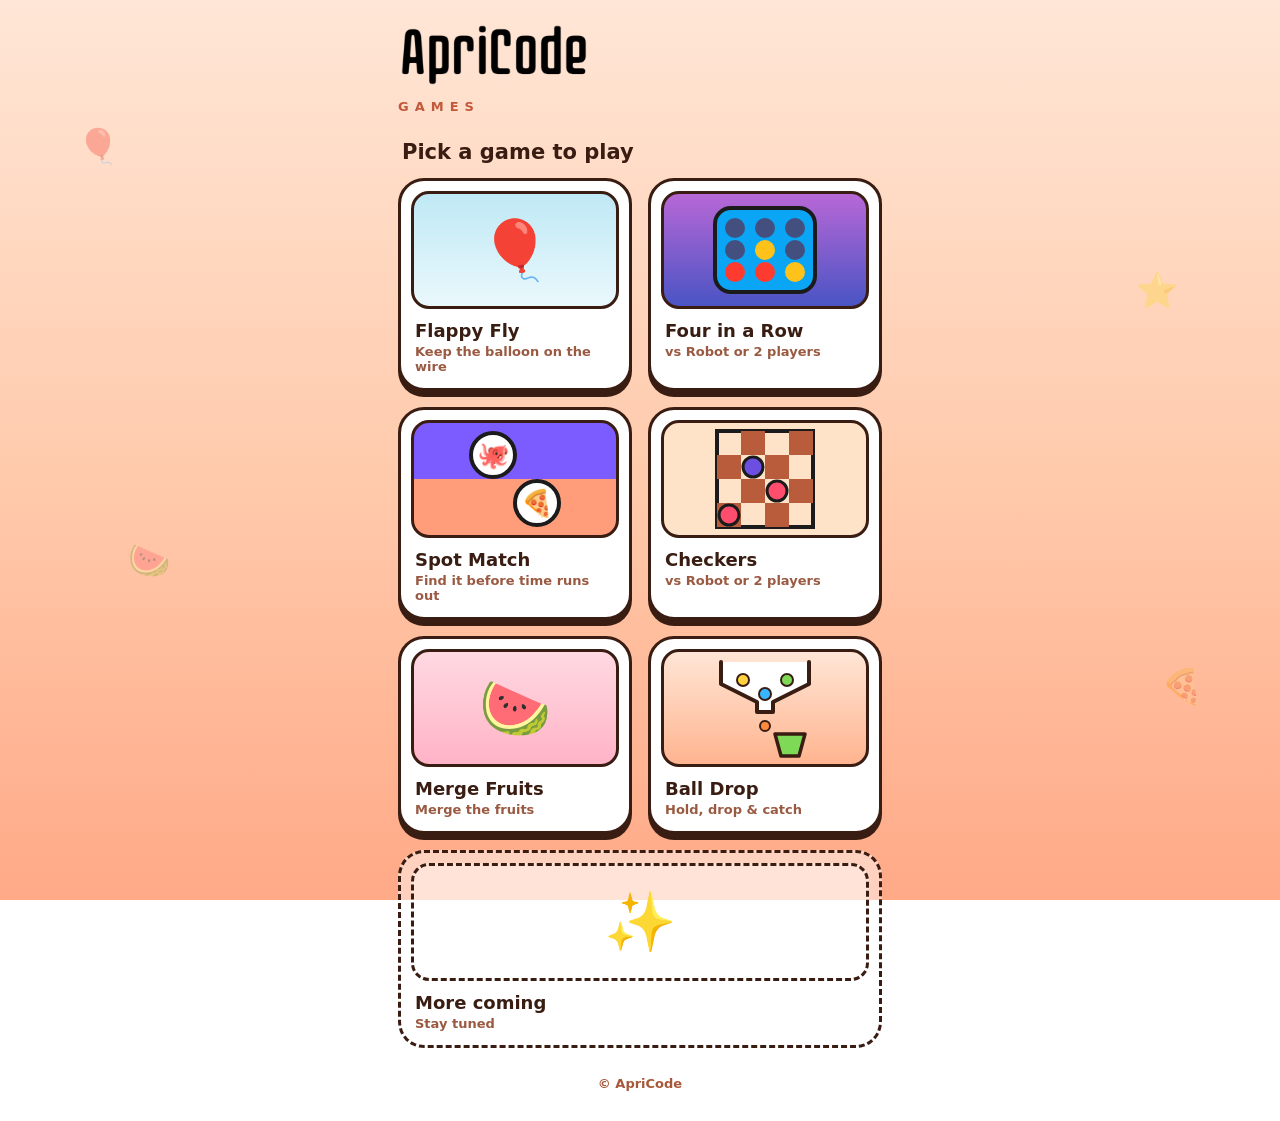
==== commit 26772a9d: "Add files via upload" ====
--- a/index.html
+++ b/index.html
@@ -3,14 +3,14 @@
 <head>
 <meta charset="utf-8">
 <meta name="viewport" content="width=device-width, initial-scale=1, viewport-fit=cover">
-<title>Apricode Games</title>
-<meta name="theme-color" content="#ff9d7a">
+<title>ApriCode Games</title>
+<meta name="theme-color" content="#ffb27f">
 <link rel="manifest" href="manifest.json">
 <link rel="icon" href="icon-192.png">
 <link rel="apple-touch-icon" href="apple-touch-icon.png">
 <meta name="mobile-web-app-capable" content="yes">
 <meta name="apple-mobile-web-app-capable" content="yes">
-<meta name="apple-mobile-web-app-title" content="Apricode Games">
+<meta name="apple-mobile-web-app-title" content="ApriCode Games">
 <meta name="apple-mobile-web-app-status-bar-style" content="black-translucent">
 <link rel="stylesheet" href="theme.css">
 <style>
@@ -18,7 +18,9 @@
 .fl{position:fixed;font-size:34px;opacity:.35;pointer-events:none;animation:fl 7s ease-in-out infinite alternate;z-index:0}
 @keyframes fl{to{transform:translateY(-22px) rotate(14deg)}}
 main{position:relative;z-index:1;max-width:520px;margin:0 auto;padding:22px 18px 30px}
-header{display:flex;align-items:center;gap:14px}
+header{display:flex;flex-direction:column;align-items:flex-start;gap:6px}
+.word{height:66px;width:auto;display:block;cursor:pointer;transition:transform .15s}
+.word:active{transform:scale(.92) rotate(-3deg)}
 .logo{width:68px;height:68px;border-radius:20px;border:3px solid var(--ink);box-shadow:0 5px 0 var(--ink);cursor:pointer;transition:transform .15s}
 .logo:active{transform:scale(.88) rotate(-8deg)}
 h1{margin:0;font-size:42px;line-height:1;font-weight:900;letter-spacing:-1px;color:#7a2a14;text-shadow:0 3px 0 #fff}
@@ -33,7 +35,7 @@
 @keyframes wob{50%{transform:rotate(8deg) scale(1.08)}}
 .gc b{font-size:18px;font-weight:900;padding:0 4px}
 .gc small{font-size:13px;font-weight:700;color:#9a5a42;padding:0 4px}
-.gc.soon{background:rgba(255,255,255,.45);border-style:dashed;box-shadow:none;opacity:.8}
+.gc.soon{grid-column:1/-1;background:rgba(255,255,255,.45);border-style:dashed;box-shadow:none;opacity:.8}
 .gc.soon .art{background:rgba(255,255,255,.4);border-style:dashed}
 #inst{display:none;margin-top:24px}
 #insthint{display:none;margin:18px 0 0;padding:10px 14px;border-radius:14px;background:#fff;border:3px solid var(--ink);font-weight:700;font-size:14px;text-align:center}
@@ -44,8 +46,8 @@
 <span class="fl" style="left:6%;top:14%">🎈</span><span class="fl" style="right:8%;top:30%;animation-delay:-2s">⭐</span><span class="fl" style="left:10%;top:60%;animation-delay:-4s">🍉</span><span class="fl" style="right:6%;top:74%;animation-delay:-1s">🍕</span>
 <main>
   <header>
-    <img class="logo" id="logo" src="icon-192.png" alt="Apricode">
-    <div><h1>Apricode</h1><p>GAMES</p></div>
+    <img class="word" id="logo" src="logo.png" alt="ApriCode">
+    <p>GAMES</p>
   </header>
   <p class="lead">Pick a game to play</p>
   <section class="grid">
@@ -77,14 +79,20 @@
       <span class="art" style="background:linear-gradient(#ffd9e2,#ffb3c6)"><span class="em">🍉</span></span>
       <b>Merge Fruits</b><small>Merge the fruits</small>
     </a>
-    <div class="gc soon" style="--i:5">
+    <a class="gc" style="--i:5" href="balldrop.html">
+      <span class="art" style="background:linear-gradient(#ffe6d6,#ffb48f)">
+        <svg width="104" height="104" viewBox="0 0 104 104"><path d="M8 6v22l36 18v10h16V46l36-18V6" fill="#fff" stroke="#3a1d12" stroke-width="4" stroke-linejoin="round" stroke-linecap="round"/><g stroke="#3a1d12" stroke-width="2"><circle cx="30" cy="24" r="6" fill="#ffd23f"/><circle cx="74" cy="24" r="6" fill="#7ed957"/><circle cx="52" cy="38" r="6" fill="#38b6ff"/><circle cx="52" cy="70" r="5" fill="#ff8a3d"/></g><path d="M62 78h30l-6 22H68z" fill="#7ed957" stroke="#3a1d12" stroke-width="3.5" stroke-linejoin="round"/></svg>
+      </span>
+      <b>Ball Drop</b><small>Hold, drop &amp; catch</small>
+    </a>
+    <div class="gc soon" style="--i:6">
       <span class="art"><span class="em">✨</span></span>
       <b>More coming</b><small>Stay tuned</small>
     </div>
   </section>
   <button class="big" id="inst">📲 Install app</button>
   <p id="insthint">To install: tap Share, then Add to Home Screen.</p>
-  <footer>© Apricode</footer>
+  <footer>© ApriCode</footer>
 </main>
 <script src="fx.js"></script>
 <script>
